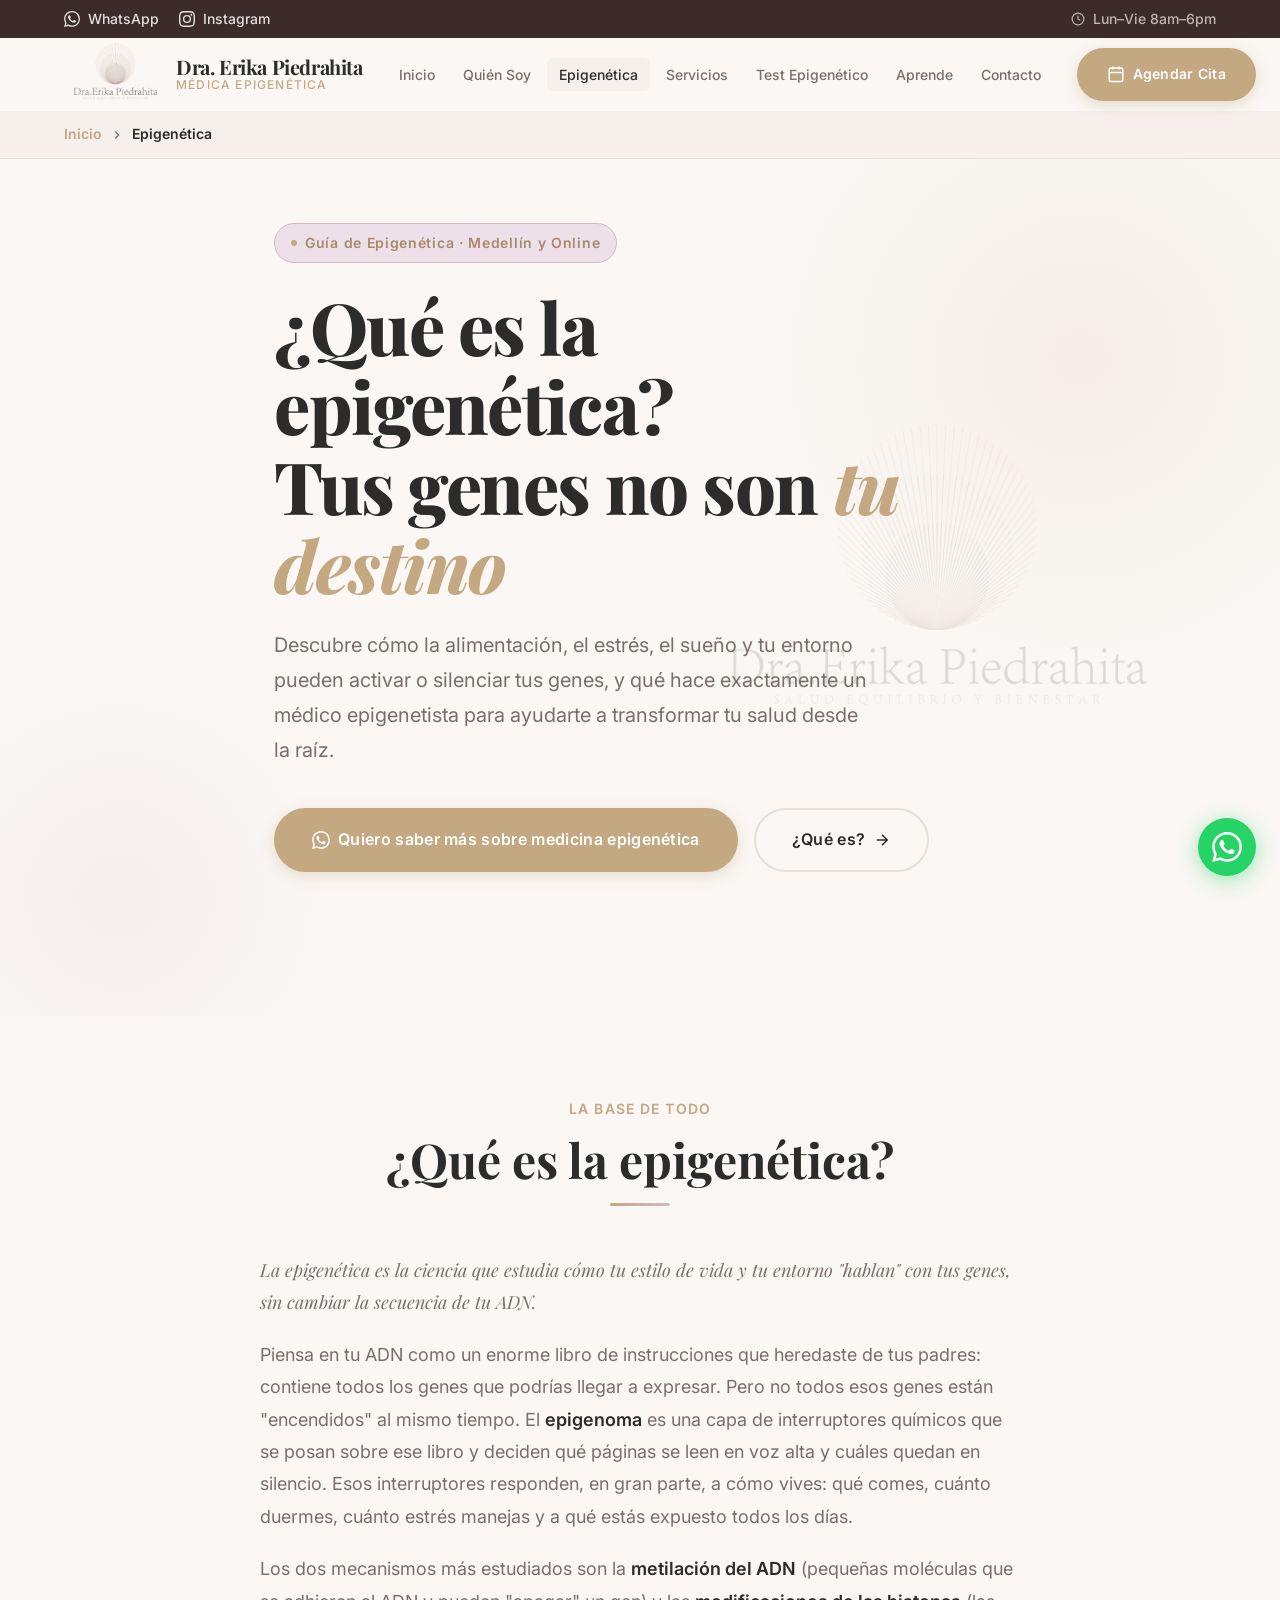
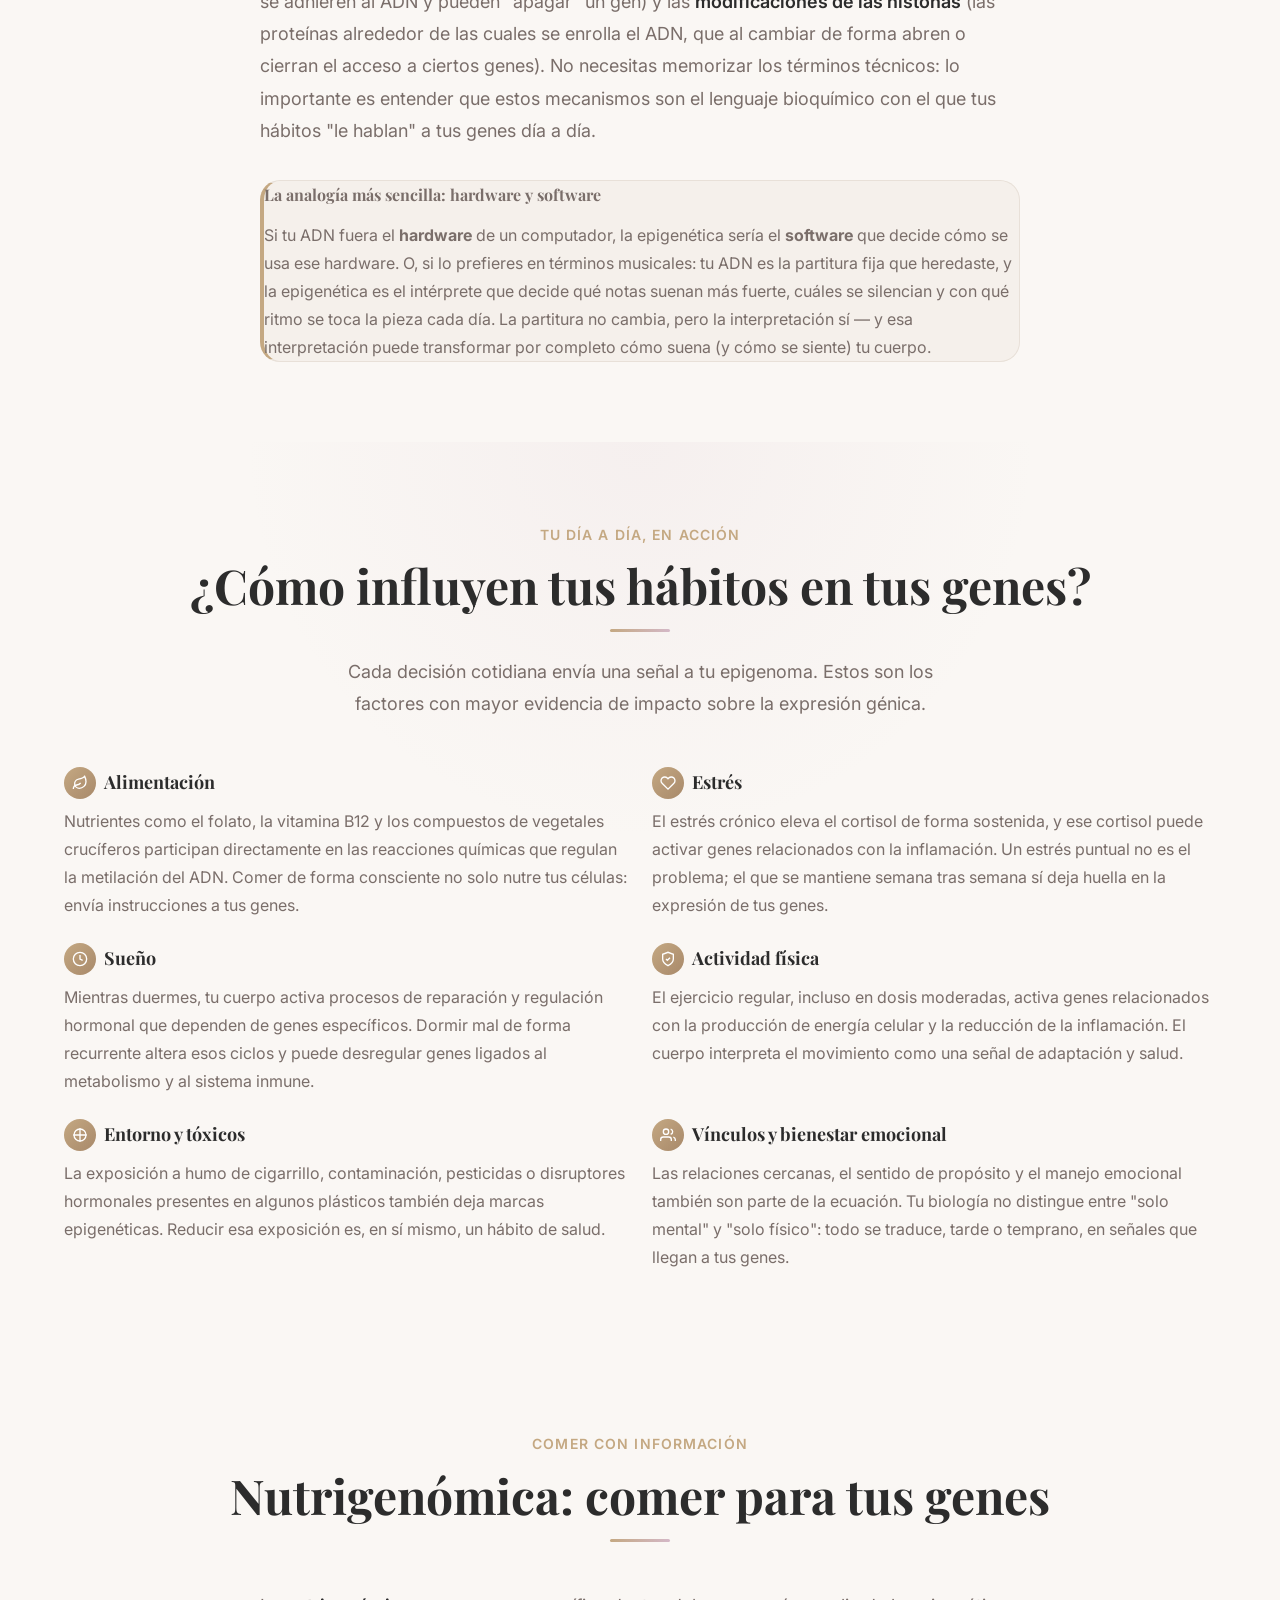
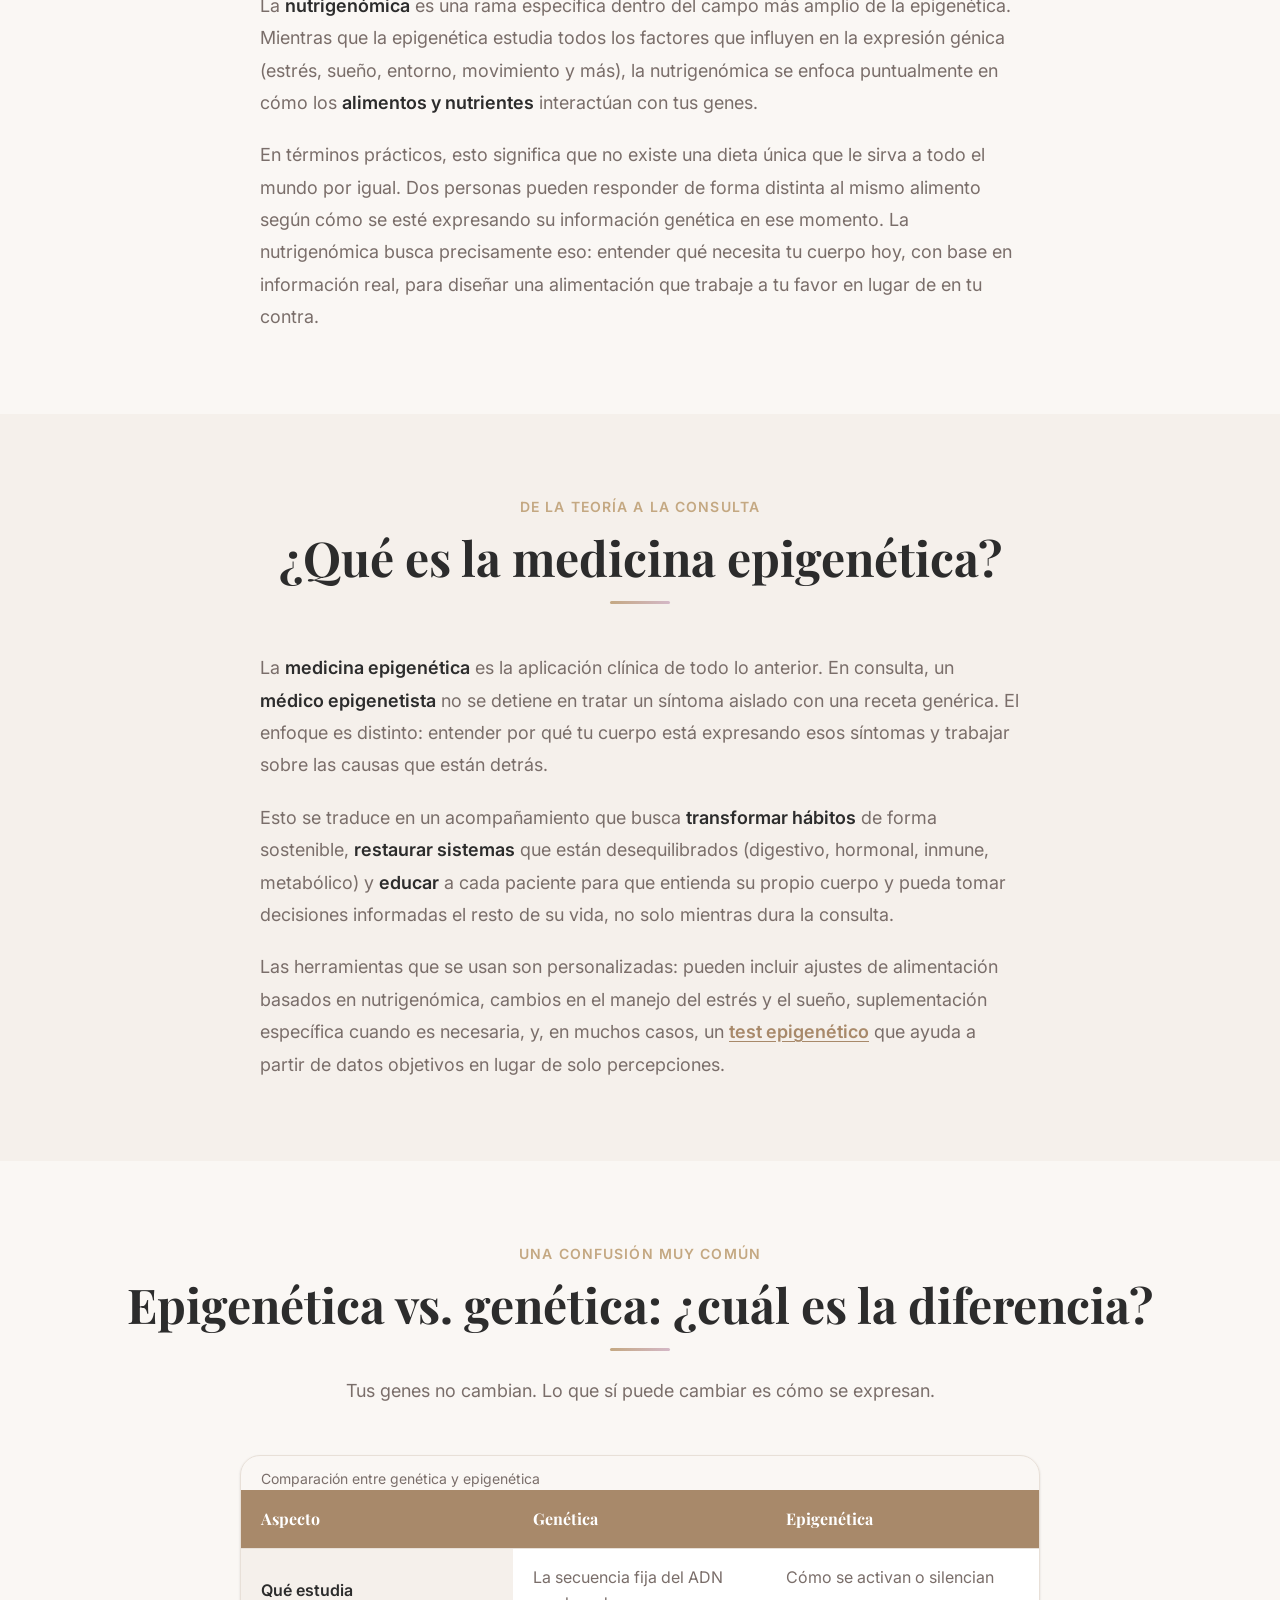
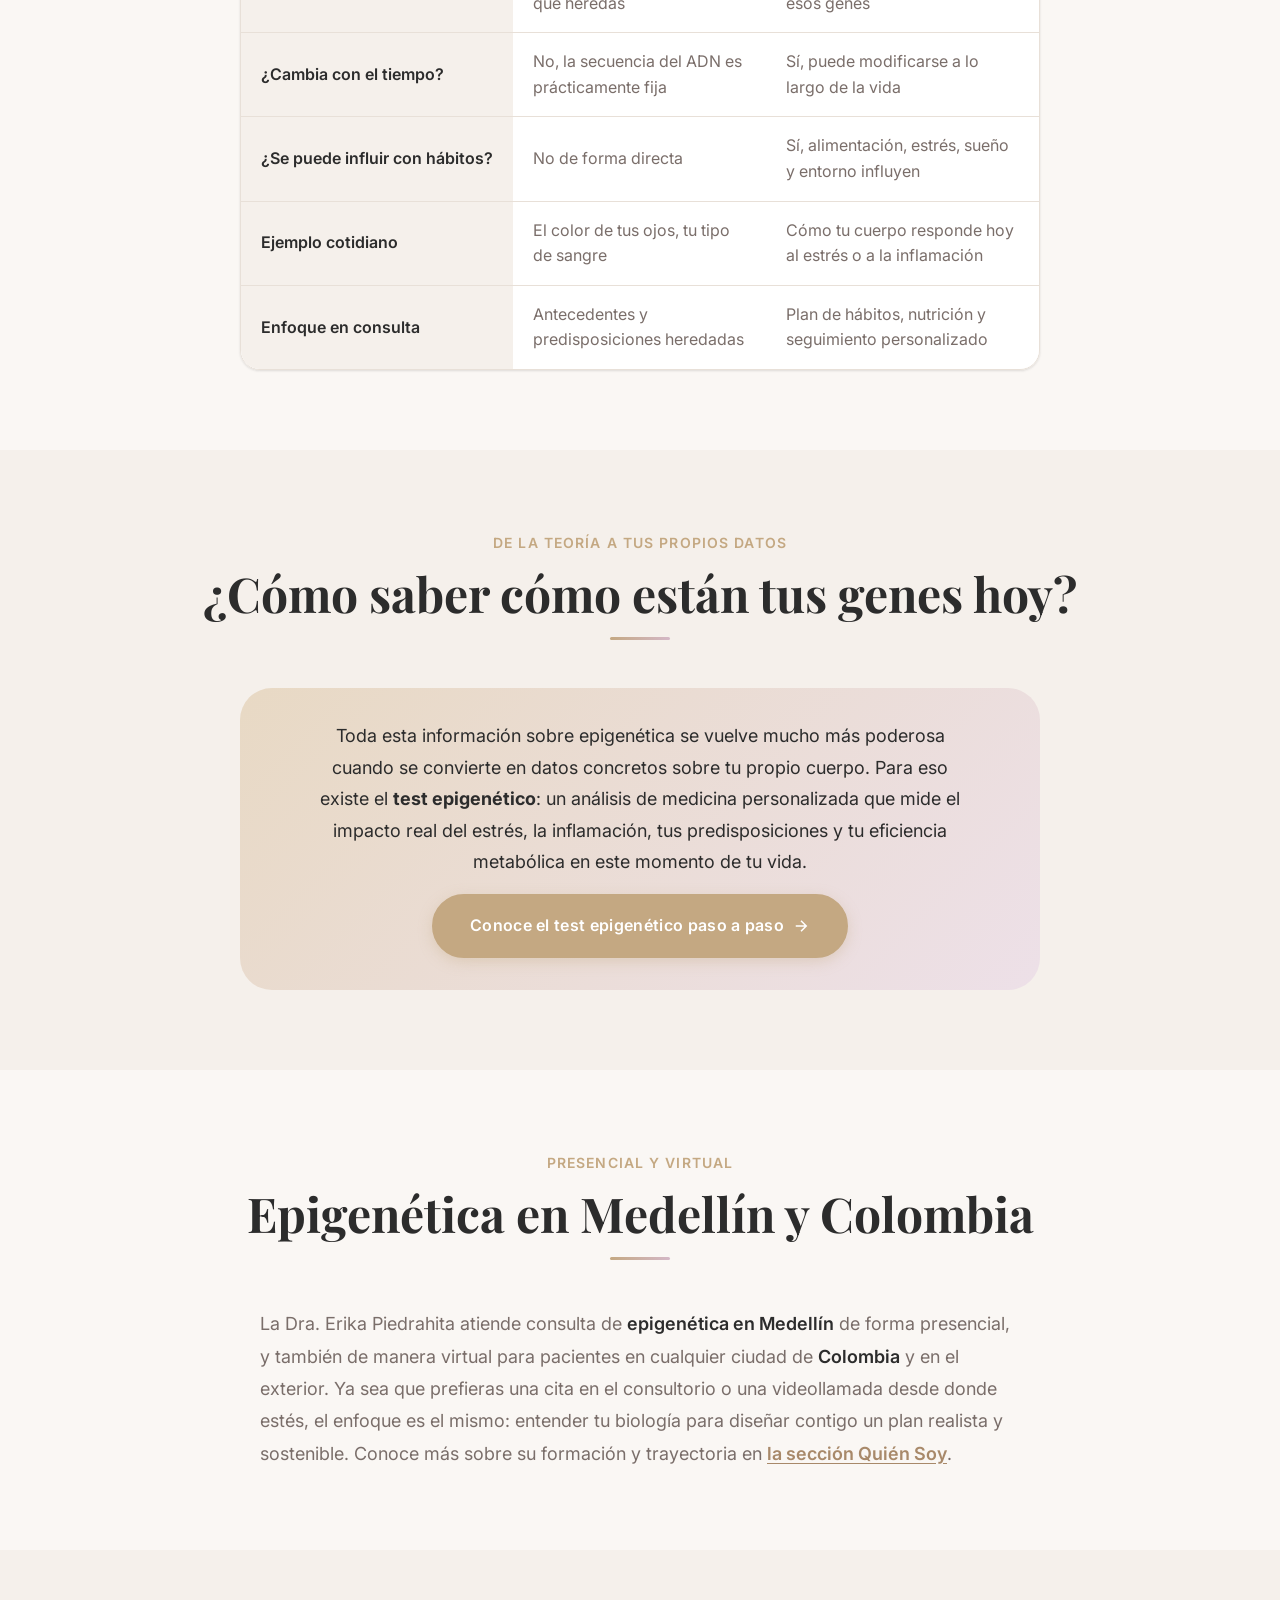
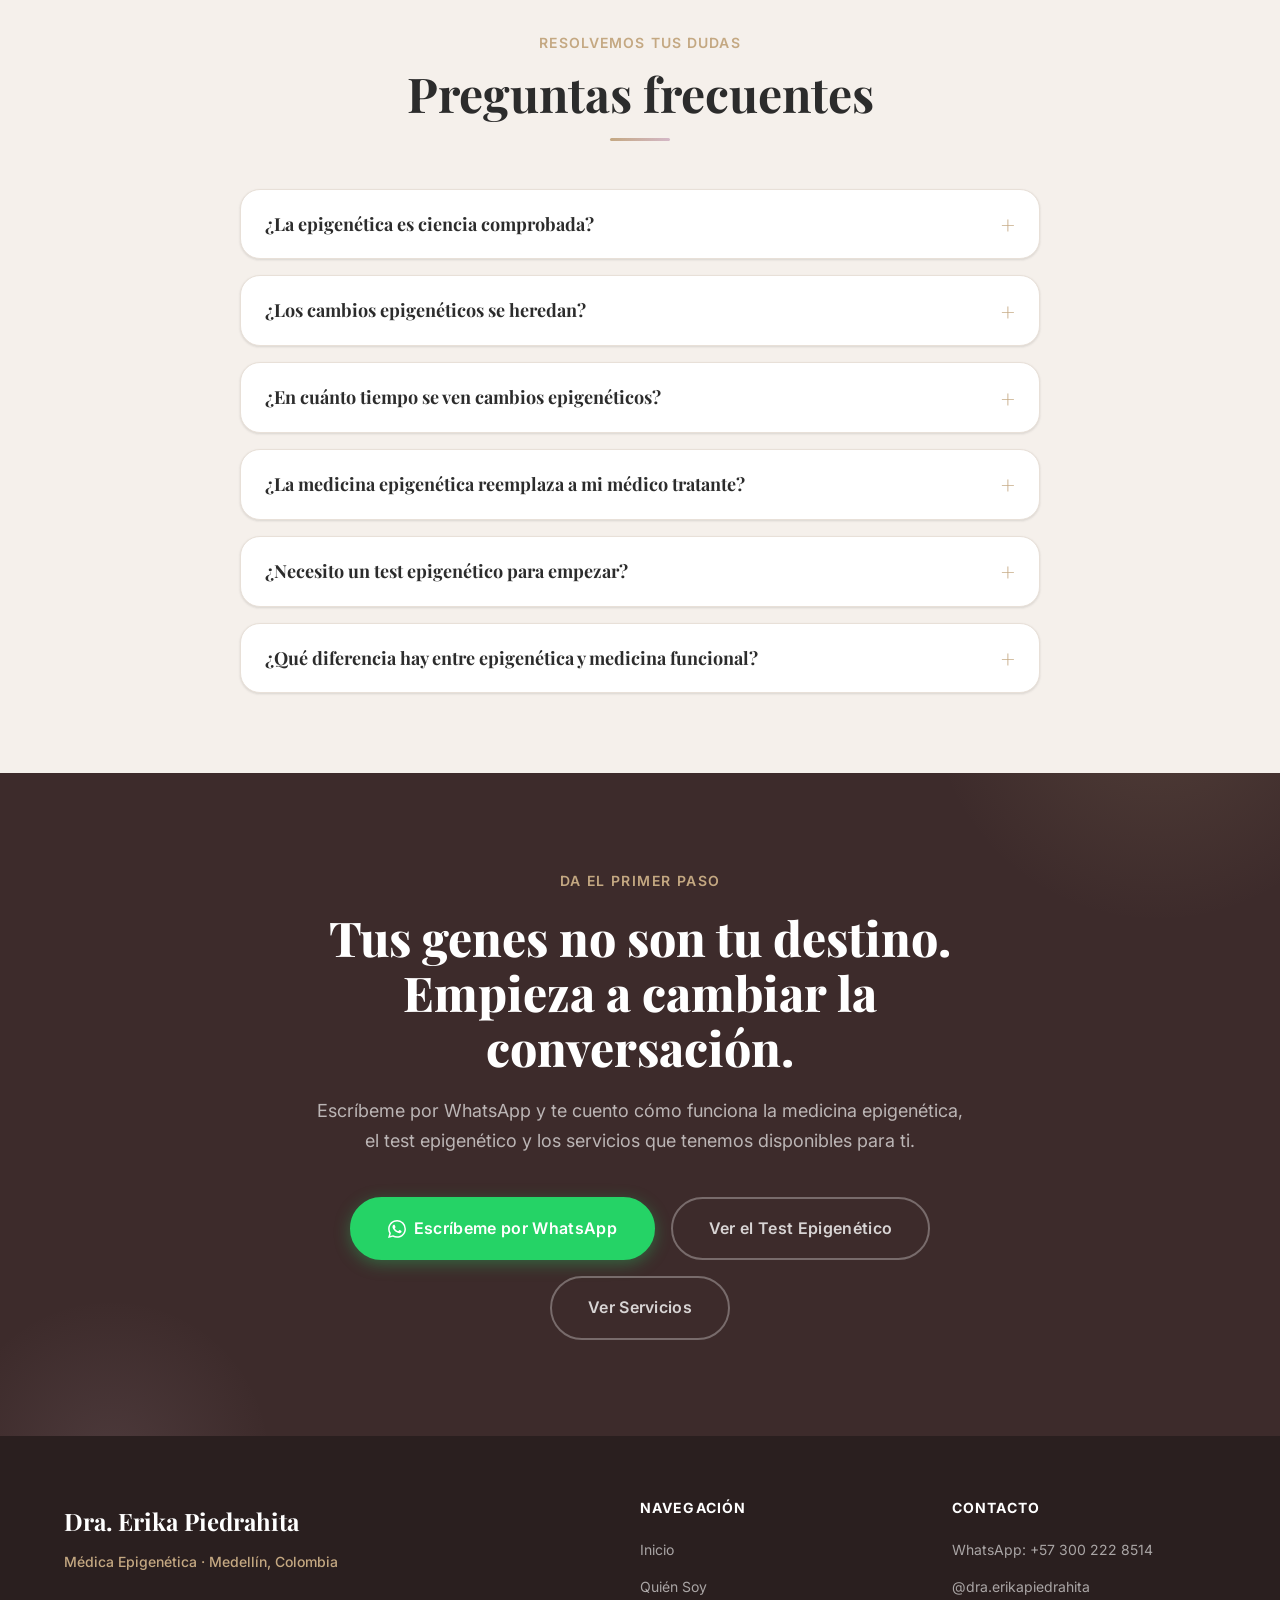
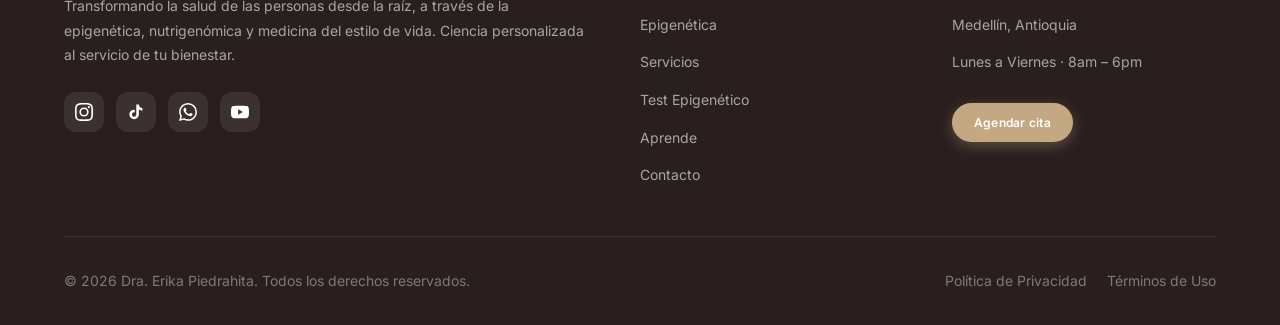
==== epigenetica/index.html @ fdcace0f "feat(seo): landings de test epigenetico y epigenetica Nuevas paginas por intencion de busqueda, enla" ====
<!DOCTYPE html>
<html lang="es" class="no-js">
<head>
  <!-- =====================================================
       META & SEO
       ===================================================== -->
  <meta charset="UTF-8" />
  <meta name="viewport" content="width=device-width, initial-scale=1.0" />
  <meta http-equiv="X-UA-Compatible" content="IE=edge" />

  <title>¿Qué es la Epigenética? Guía Completa — Dra. Erika Piedrahita</title>
  <meta name="description" content="Epigenética: qué es, cómo tus hábitos activan o silencian tus genes y qué hace un médico epigenetista. Consulta en Medellín o virtual en Colombia." />
  <meta name="keywords" content="epigenética, qué es la epigenética, medicina epigenética, médico epigenetista, epigenética Medellín, epigenética Colombia, nutrigenómica, cómo influyen los hábitos en los genes, Erika Piedrahita" />
  <meta name="author" content="Dra. Erika Piedrahita" />
  <meta name="robots" content="index, follow" />
  <link rel="canonical" href="https://www.draerikapiedrahita.com/epigenetica/" />

  <!-- Open Graph / Facebook -->
  <meta property="og:type"        content="article" />
  <meta property="og:url"         content="https://www.draerikapiedrahita.com/epigenetica/" />
  <meta property="og:title"       content="¿Qué es la Epigenética? Guía Completa — Dra. Erika Piedrahita" />
  <meta property="og:description" content="Descubre qué es la epigenética, cómo tus hábitos hablan con tus genes y qué hace un médico epigenetista. Consulta en Medellín o virtual en toda Colombia." />
  <meta property="og:image"       content="https://www.draerikapiedrahita.com/assets/img/og-image.png" />
  <meta property="og:locale"      content="es_CO" />
  <meta property="og:site_name"   content="Dra. Erika Piedrahita" />

  <!-- Twitter Card -->
  <meta name="twitter:card"        content="summary" />
  <meta name="twitter:url"         content="https://www.draerikapiedrahita.com/epigenetica/" />
  <meta name="twitter:title"       content="¿Qué es la Epigenética? — Dra. Erika Piedrahita" />
  <meta name="twitter:description" content="Tus genes no son tu destino. Guía completa sobre epigenética, nutrigenómica y medicina epigenética con la Dra. Erika Piedrahita." />
  <meta name="twitter:image"       content="https://www.draerikapiedrahita.com/assets/img/og-image.png" />

  <!-- Favicon -->
  <link rel="icon" href="/favicon.ico" />
  <link rel="icon" type="image/png" sizes="32x32" href="/assets/icons/favicon-32x32.png" />
  <link rel="icon" type="image/png" sizes="16x16" href="/assets/icons/favicon-16x16.png" />
  <link rel="apple-touch-icon" sizes="180x180" href="/assets/icons/apple-touch-icon.png" />

  <!-- Google Fonts -->
  <link rel="preconnect" href="https://fonts.googleapis.com" />
  <link rel="preconnect" href="https://fonts.gstatic.com" crossorigin />
  <link href="https://fonts.googleapis.com/css2?family=Playfair+Display:ital,wght@0,400;0,500;0,600;0,700;0,800;1,400;1,500&family=Inter:wght@300;400;500;600;700&display=swap" rel="stylesheet" />

  <!-- CSS -->
  <link rel="stylesheet" href="/css/style.css" />
  <link rel="stylesheet" href="/css/layout.css" />
  <link rel="stylesheet" href="/css/components.css" />

  <!-- Page-specific styles (small additions on top of the shared design system) -->
  <style>
    /* Los CTA de esta página tienen textos largos: en pantallas
       angostas deben poder partirse en varias líneas. */
    @media (max-width: 700px) {
      .btn {
        white-space: normal;
        text-align: center;
        max-width: 100%;
      }
    }

    /* Compact hero for this landing page */
    .hero.page-hero {
      min-height: auto;
      padding-block: var(--space-16) var(--space-20);
    }
    @media (max-width: 600px) {
      .hero.page-hero { padding-block: var(--space-10) var(--space-12); }
    }

    /* Breadcrumb */
    .breadcrumb-bar {
      background-color: var(--color-surface);
      border-bottom: 1px solid var(--color-border);
    }
    .breadcrumb-nav {
      display: flex;
      align-items: center;
      flex-wrap: wrap;
      gap: var(--space-2);
      padding-block: var(--space-3);
      font-size: var(--text-sm);
      color: var(--color-text-muted);
    }
    .breadcrumb-nav a { color: var(--color-primary); font-weight: 600; }
    .breadcrumb-nav a:hover { color: var(--color-primary-dark); }
    .breadcrumb-nav span { color: var(--color-text); font-weight: 600; }

    /* Prose blocks */
    .prose {
      max-width: 760px;
      margin-inline: auto;
      display: flex;
      flex-direction: column;
      gap: var(--space-5);
    }
    .prose p {
      font-size: var(--text-lg);
      line-height: 1.8;
      color: var(--color-text-muted);
    }
    .prose p strong { color: var(--color-text); font-weight: 600; }
    .prose a { color: var(--color-primary-dark); font-weight: 600; text-decoration: underline; text-underline-offset: 3px; }
    .prose a:hover { color: var(--color-primary); }

    .prose__lead {
      font-family: var(--font-heading);
      font-style: italic;
      font-size: var(--text-xl);
      color: var(--color-text);
      line-height: 1.6;
    }

    /* Analogy callout box */
    .analogy-box {
      max-width: 760px;
      margin-inline: auto;
      background-color: var(--color-surface);
      border: 1px solid var(--color-border);
      border-left: 4px solid var(--color-primary);
      border-radius: var(--radius-lg);
      padding: var(--space-6) var(--space-7);
      display: flex;
      flex-direction: column;
      gap: var(--space-3);
    }
    .analogy-box__title {
      font-family: var(--font-heading);
      font-weight: 700;
      font-size: var(--text-lg);
      color: var(--color-text);
    }
    .analogy-box p {
      font-size: var(--text-base);
      color: var(--color-text-muted);
      line-height: 1.75;
      margin: 0;
    }

    /* Habit sub-sections grid */
    .habits-grid {
      display: grid;
      grid-template-columns: repeat(2, 1fr);
      gap: var(--space-6);
    }
    @media (max-width: 700px) {
      .habits-grid { grid-template-columns: 1fr; max-width: 500px; margin-inline: auto; }
    }
    .habit-card h3 {
      font-family: var(--font-heading);
      font-weight: 700;
      font-size: var(--text-lg);
      color: var(--color-text);
      margin-bottom: var(--space-2);
      display: flex;
      align-items: center;
      gap: var(--space-2);
    }
    .habit-card h3 .habit-card__icon {
      width: 32px;
      height: 32px;
      flex-shrink: 0;
      border-radius: var(--radius-full);
      background: linear-gradient(135deg, var(--color-primary), var(--color-primary-dark));
      color: var(--color-white);
      display: flex;
      align-items: center;
      justify-content: center;
    }
    .habit-card h3 .habit-card__icon svg { width: 16px; height: 16px; }
    .habit-card p {
      font-size: var(--text-base);
      color: var(--color-text-muted);
      line-height: 1.75;
      margin: 0;
    }

    /* Comparison table */
    .compare-table-wrap {
      max-width: 800px;
      margin-inline: auto;
      overflow-x: auto;
      border-radius: var(--radius-lg);
      border: 1px solid var(--color-border);
      box-shadow: var(--shadow-sm);
    }
    table.compare-table {
      width: 100%;
      border-collapse: collapse;
      background-color: var(--color-white);
      font-size: var(--text-base);
      min-width: 480px;
    }
    table.compare-table caption {
      text-align: left;
      font-size: var(--text-sm);
      color: var(--color-text-muted);
      padding: var(--space-3) var(--space-5) 0;
    }
    table.compare-table th,
    table.compare-table td {
      padding: var(--space-4) var(--space-5);
      text-align: left;
      border-bottom: 1px solid var(--color-border);
      line-height: 1.6;
    }
    table.compare-table thead th {
      font-family: var(--font-heading);
      font-weight: 700;
      color: var(--color-white);
      background-color: var(--color-primary-dark);
    }
    table.compare-table tbody th {
      font-weight: 600;
      color: var(--color-text);
      background-color: var(--color-surface);
      white-space: nowrap;
    }
    table.compare-table td { color: var(--color-text-muted); }
    table.compare-table tbody tr:last-child th,
    table.compare-table tbody tr:last-child td { border-bottom: none; }

    /* En móvil la tabla no cabe en 3 columnas: se apila por filas,
       usando data-label para no perder el encabezado de cada celda. */
    @media (max-width: 720px) {
      .compare-table-wrap { overflow-x: visible; }
      table.compare-table { min-width: 0; }
      table.compare-table thead {
        position: absolute;
        width: 1px; height: 1px;
        overflow: hidden;
        clip: rect(0 0 0 0);
        white-space: nowrap;
      }
      table.compare-table tr { display: block; border-bottom: 1px solid var(--color-border); }
      table.compare-table tbody tr:last-child { border-bottom: none; }
      table.compare-table tbody th {
        display: block;
        white-space: normal;
        font-family: var(--font-heading);
        font-size: var(--text-lg);
        border-bottom: none;
      }
      table.compare-table td {
        display: block;
        border-bottom: none;
        padding-block: var(--space-2);
      }
      table.compare-table td::before {
        content: attr(data-label);
        display: block;
        font-size: var(--text-xs);
        font-weight: 700;
        letter-spacing: 0.08em;
        text-transform: uppercase;
        color: var(--color-primary-dark);
        margin-bottom: 0.25rem;
      }
      table.compare-table tbody tr td:last-child { padding-bottom: var(--space-5); }
    }

    /* Bridge to test epigenético */
    .bridge-box {
      max-width: 800px;
      margin-inline: auto;
      background: linear-gradient(135deg, var(--color-primary-light), var(--color-accent-light));
      border-radius: var(--radius-xl);
      padding: var(--space-8);
      text-align: center;
      display: flex;
      flex-direction: column;
      align-items: center;
      gap: var(--space-4);
    }
    .bridge-box p {
      font-size: var(--text-lg);
      color: var(--color-text);
      line-height: 1.75;
      max-width: 640px;
    }

    /* FAQ */
    .faq-list {
      display: flex;
      flex-direction: column;
      gap: var(--space-4);
      max-width: 800px;
      margin-inline: auto;
    }
    .faq-item {
      background-color: var(--color-white);
      border: 1px solid var(--color-border);
      border-radius: var(--radius-lg);
      padding: var(--space-5) var(--space-6);
      box-shadow: var(--shadow-sm);
    }
    .faq-item summary {
      cursor: pointer;
      font-family: var(--font-heading);
      font-weight: 700;
      font-size: var(--text-lg);
      color: var(--color-text);
      list-style: none;
      display: flex;
      align-items: center;
      justify-content: space-between;
      gap: var(--space-4);
    }
    .faq-item summary::-webkit-details-marker { display: none; }
    .faq-item summary::after {
      content: '+';
      font-size: 1.5rem;
      line-height: 1;
      color: var(--color-primary);
      flex-shrink: 0;
      transition: transform var(--transition-fast);
    }
    .faq-item[open] summary::after { transform: rotate(45deg); }
    .faq-item p {
      margin-top: var(--space-3);
      color: var(--color-text-muted);
      font-size: var(--text-base);
      line-height: 1.75;
    }

    .final-cta-links {
      display: flex;
      gap: 1rem;
      justify-content: center;
      flex-wrap: wrap;
    }
  </style>

  <!-- Structured Data — Epigenética -->
  <script type="application/ld+json">
  [
    {
      "@context": "https://schema.org",
      "@type": "MedicalWebPage",
      "name": "¿Qué es la Epigenética? Guía Completa — Dra. Erika Piedrahita",
      "url": "https://www.draerikapiedrahita.com/epigenetica/",
      "description": "Guía completa sobre qué es la epigenética, cómo tus hábitos activan o silencian tus genes, qué es la nutrigenómica y qué hace un médico epigenetista.",
      "inLanguage": "es",
      "lastReviewed": "2026-08-18",
      "author": {
        "@type": "Physician",
        "name": "Dra. Erika Piedrahita",
        "url": "https://www.draerikapiedrahita.com",
        "telephone": "+573002228514",
        "image": "https://www.draerikapiedrahita.com/assets/img/og-image.png",
        "address": {
          "@type": "PostalAddress",
          "addressLocality": "Medellín",
          "addressRegion": "Antioquia",
          "addressCountry": "CO"
        },
        "sameAs": [
          "https://www.instagram.com/dra.erikapiedrahita/",
          "https://www.tiktok.com/@dra.erikapiedrahita"
        ],
        "medicalSpecialty": "Epigenética y Medicina Integrativa",
        "knowsAbout": ["epigenética", "nutrigenómica", "medicina del estilo de vida", "salud integrativa", "bienestar personalizado"],
        "hasCredential": {
          "@type": "EducationalOccupationalCredential",
          "credentialCategory": "Certificación",
          "name": "Lifestyle Medicine",
          "recognizedBy": {
            "@type": "Organization",
            "name": "Harvard T.H. Chan School of Public Health"
          }
        }
      },
      "publisher": {
        "@type": "Physician",
        "name": "Dra. Erika Piedrahita",
        "url": "https://www.draerikapiedrahita.com",
        "telephone": "+573002228514",
        "image": "https://www.draerikapiedrahita.com/assets/img/og-image.png",
        "address": {
          "@type": "PostalAddress",
          "addressLocality": "Medellín",
          "addressRegion": "Antioquia",
          "addressCountry": "CO"
        },
        "medicalSpecialty": "Epigenética y Medicina Integrativa"
      }
    },
    {
      "@context": "https://schema.org",
      "@type": "FAQPage",
      "mainEntity": [
        {
          "@type": "Question",
          "name": "¿La epigenética es ciencia comprobada?",
          "acceptedAnswer": {
            "@type": "Answer",
            "text": "Sí. La epigenética es un campo de la biología molecular con décadas de investigación científica revisada por pares. Estudia mecanismos bien documentados, como la metilación del ADN y la modificación de histonas, que regulan la expresión de los genes sin alterar la secuencia del ADN."
          }
        },
        {
          "@type": "Question",
          "name": "¿Los cambios epigenéticos se heredan?",
          "acceptedAnswer": {
            "@type": "Answer",
            "text": "Algunas marcas epigenéticas pueden transmitirse entre generaciones, aunque la mayoría se reprograman entre padres e hijos. Es un área activa de investigación. Lo que sí es claro es que las marcas epigenéticas propias no son permanentes: pueden modificarse a lo largo de la vida con cambios sostenidos de hábitos."
          }
        },
        {
          "@type": "Question",
          "name": "¿En cuánto tiempo se ven cambios epigenéticos?",
          "acceptedAnswer": {
            "@type": "Answer",
            "text": "Depende de cada persona, del hábito y de la constancia. Algunos marcadores relacionados con inflamación o estrés pueden mostrar cambios en semanas de sostener nuevos hábitos, mientras que otros procesos toman meses. Por eso el seguimiento y el acompañamiento profesional son clave."
          }
        },
        {
          "@type": "Question",
          "name": "¿La medicina epigenética reemplaza a mi médico tratante?",
          "acceptedAnswer": {
            "@type": "Answer",
            "text": "No. La medicina epigenética es complementaria a tu tratamiento médico habitual. No sustituye diagnósticos, medicamentos ni el seguimiento de tu médico tratante; trabaja de la mano con ellos para fortalecer tus hábitos y tu bienestar general."
          }
        },
        {
          "@type": "Question",
          "name": "¿Necesito un test epigenético para empezar?",
          "acceptedAnswer": {
            "@type": "Answer",
            "text": "No es obligatorio, pero es una excelente forma de partir de datos objetivos sobre tu estado actual. Puedes iniciar una consulta de epigenética sin test, y valorar más adelante si quieres complementarla con la medición."
          }
        },
        {
          "@type": "Question",
          "name": "¿Qué diferencia hay entre epigenética y medicina funcional?",
          "acceptedAnswer": {
            "@type": "Answer",
            "text": "Ambas buscan la raíz de los síntomas en lugar de solo tratarlos, pero la epigenética se enfoca específicamente en cómo tus hábitos y tu entorno modifican la expresión de tus genes, usando esa información como guía para personalizar el plan de nutrición, hábitos y suplementación."
          }
        }
      ]
    },
    {
      "@context": "https://schema.org",
      "@type": "BreadcrumbList",
      "itemListElement": [
        {
          "@type": "ListItem",
          "position": 1,
          "name": "Inicio",
          "item": "https://www.draerikapiedrahita.com/"
        },
        {
          "@type": "ListItem",
          "position": 2,
          "name": "Epigenética",
          "item": "https://www.draerikapiedrahita.com/epigenetica/"
        }
      ]
    }
  ]
  </script>
</head>

<body>

  <!-- Scroll progress bar -->
  <div class="scroll-progress" role="progressbar" aria-hidden="true"></div>

  <!-- =====================================================
       TOPBAR
       ===================================================== -->
  <div class="topbar" role="banner">
    <div class="container topbar__inner">
      <!-- Left: social links -->
      <div class="topbar__links">
        <a href="https://wa.me/573002228514" class="topbar__link" target="_blank" rel="noopener noreferrer" aria-label="Contáctanos por WhatsApp">
          <!-- WhatsApp icon -->
          <svg viewBox="0 0 24 24" fill="currentColor" aria-hidden="true">
            <path d="M17.472 14.382c-.297-.149-1.758-.867-2.03-.967-.273-.099-.471-.148-.67.15-.197.297-.767.966-.94 1.164-.173.199-.347.223-.644.075-.297-.15-1.255-.463-2.39-1.475-.883-.788-1.48-1.761-1.653-2.059-.173-.297-.018-.458.13-.606.134-.133.298-.347.446-.52.149-.174.198-.298.298-.497.099-.198.05-.371-.025-.52-.075-.149-.669-1.612-.916-2.207-.242-.579-.487-.5-.669-.51-.173-.008-.371-.01-.57-.01-.198 0-.52.074-.792.372-.272.297-1.04 1.016-1.04 2.479 0 1.462 1.065 2.875 1.213 3.074.149.198 2.096 3.2 5.077 4.487.709.306 1.262.489 1.694.625.712.227 1.36.195 1.871.118.571-.085 1.758-.719 2.006-1.413.248-.694.248-1.289.173-1.413-.074-.124-.272-.198-.57-.347m-5.421 7.403h-.004a9.87 9.87 0 01-5.031-1.378l-.361-.214-3.741.982.998-3.648-.235-.374a9.86 9.86 0 01-1.51-5.26c.001-5.45 4.436-9.884 9.888-9.884 2.64 0 5.122 1.03 6.988 2.898a9.825 9.825 0 012.893 6.994c-.003 5.45-4.437 9.884-9.885 9.884m8.413-18.297A11.815 11.815 0 0012.05 0C5.495 0 .16 5.335.157 11.892c0 2.096.547 4.142 1.588 5.945L.057 24l6.305-1.654a11.882 11.882 0 005.683 1.448h.005c6.554 0 11.89-5.335 11.893-11.893a11.821 11.821 0 00-3.48-8.413Z"/>
          </svg>
          WhatsApp
        </a>
        <a href="https://www.instagram.com/dra.erikapiedrahita/" class="topbar__link" target="_blank" rel="noopener noreferrer" aria-label="Visita nuestro Instagram">
          <!-- Instagram icon -->
          <svg viewBox="0 0 24 24" fill="currentColor" aria-hidden="true">
            <path d="M12 2.163c3.204 0 3.584.012 4.85.07 3.252.148 4.771 1.691 4.919 4.919.058 1.265.069 1.645.069 4.849 0 3.205-.012 3.584-.069 4.849-.149 3.225-1.664 4.771-4.919 4.919-1.266.058-1.644.07-4.85.07-3.204 0-3.584-.012-4.849-.07-3.26-.149-4.771-1.699-4.919-4.92-.058-1.265-.07-1.644-.07-4.849 0-3.204.013-3.583.07-4.849.149-3.227 1.664-4.771 4.919-4.919 1.266-.057 1.645-.069 4.849-.069zM12 0C8.741 0 8.333.014 7.053.072 2.695.272.273 2.69.073 7.052.014 8.333 0 8.741 0 12c0 3.259.014 3.668.072 4.948.2 4.358 2.618 6.78 6.98 6.98C8.333 23.986 8.741 24 12 24c3.259 0 3.668-.014 4.948-.072 4.354-.2 6.782-2.618 6.979-6.98.059-1.28.073-1.689.073-4.948 0-3.259-.014-3.667-.072-4.947-.196-4.354-2.617-6.78-6.979-6.98C15.668.014 15.259 0 12 0zm0 5.838a6.162 6.162 0 100 12.324 6.162 6.162 0 000-12.324zM12 16a4 4 0 110-8 4 4 0 010 8zm6.406-11.845a1.44 1.44 0 100 2.881 1.44 1.44 0 000-2.881z"/>
          </svg>
          Instagram
        </a>
      </div>
      <!-- Right: hours -->
      <div class="topbar__hours">
        <svg viewBox="0 0 24 24" fill="none" stroke="currentColor" stroke-width="2" aria-hidden="true">
          <circle cx="12" cy="12" r="10"/><polyline points="12 6 12 12 16 14"/>
        </svg>
        Lun–Vie 8am–6pm
      </div>
    </div>
  </div>

  <!-- =====================================================
       NAVBAR (Sticky)
       ===================================================== -->
  <header class="navbar" role="banner">
    <nav class="container navbar__inner" aria-label="Navegación principal">
      <!-- Logo -->
      <a href="/" class="navbar__logo" aria-label="Inicio — Dra. Erika Piedrahita">
        <img src="/assets/img/IMG_6680.PNG" alt="Logo Dra. Erika Piedrahita" class="navbar__logo-img" width="360" height="120" />
        <div class="navbar__logo-text">
          <span class="navbar__logo-name">Dra. Erika Piedrahita</span>
          <span class="navbar__logo-title">Médica Epigenética</span>
        </div>
      </a>

      <!-- Desktop nav links -->
      <ul class="navbar__nav" role="list">
        <li><a href="/"                    class="navbar__nav-link">Inicio</a></li>
        <li><a href="/#quien-soy"          class="navbar__nav-link">Quién Soy</a></li>
        <li><a href="/epigenetica/"        class="navbar__nav-link active" aria-current="page">Epigenética</a></li>
        <li><a href="/#servicios"          class="navbar__nav-link">Servicios</a></li>
        <li><a href="/test-epigenetico/"   class="navbar__nav-link">Test Epigenético</a></li>
        <li><a href="/#aprende"            class="navbar__nav-link">Aprende</a></li>
        <li><a href="/#contacto"           class="navbar__nav-link">Contacto</a></li>
      </ul>

      <!-- Desktop CTA -->
      <div class="navbar__actions">
        <a href="https://wa.me/573002228514?text=Hola%20Dra.%20Erika%2C%20me%20gustar%C3%ADa%20agendar%20una%20cita" class="btn btn--primary" target="_blank" rel="noopener noreferrer">
          <!-- Calendar icon -->
          <svg width="16" height="16" viewBox="0 0 24 24" fill="none" stroke="currentColor" stroke-width="2" aria-hidden="true">
            <rect x="3" y="4" width="18" height="18" rx="2" ry="2"/>
            <line x1="16" y1="2" x2="16" y2="6"/>
            <line x1="8"  y1="2" x2="8"  y2="6"/>
            <line x1="3"  y1="10" x2="21" y2="10"/>
          </svg>
          Agendar Cita
        </a>

        <!-- Hamburger -->
        <button class="navbar__hamburger" aria-label="Abrir menú de navegación" aria-expanded="false" aria-controls="mobile-menu">
          <span></span>
          <span></span>
          <span></span>
        </button>
      </div>
    </nav>

    <!-- Mobile menu -->
    <div class="navbar__mobile" id="mobile-menu" role="dialog" aria-label="Menú móvil">
      <ul class="navbar__mobile-links" role="list">
        <li><a href="/"                  class="navbar__mobile-link">Inicio</a></li>
        <li><a href="/#quien-soy"        class="navbar__mobile-link">Quién Soy</a></li>
        <li><a href="/epigenetica/"      class="navbar__mobile-link" aria-current="page">Epigenética</a></li>
        <li><a href="/#servicios"        class="navbar__mobile-link">Servicios</a></li>
        <li><a href="/test-epigenetico/" class="navbar__mobile-link">Test Epigenético</a></li>
        <li><a href="/#aprende"          class="navbar__mobile-link">Aprende</a></li>
        <li><a href="/#contacto"         class="navbar__mobile-link">Contacto</a></li>
      </ul>
      <a href="https://wa.me/573002228514?text=Hola%20Dra.%20Erika%2C%20me%20gustar%C3%ADa%20agendar%20una%20cita" class="btn btn--primary" style="width:100%; justify-content:center;" target="_blank" rel="noopener noreferrer">
        Agendar Cita
      </a>
    </div>
  </header>

  <!-- Breadcrumb -->
  <div class="breadcrumb-bar">
    <div class="container">
      <nav class="breadcrumb-nav" aria-label="Ruta de navegación">
        <a href="/">Inicio</a>
        <svg width="14" height="14" viewBox="0 0 24 24" fill="none" stroke="currentColor" stroke-width="2" aria-hidden="true"><path d="M9 18l6-6-6-6"/></svg>
        <span aria-current="page">Epigenética</span>
      </nav>
    </div>
  </div>

  <!-- =====================================================
       MAIN CONTENT
       ===================================================== -->
  <main id="main-content">

    <!-- =================================================
         HERO
         ================================================= -->
    <section class="hero page-hero" aria-label="Epigenética">
      <div class="container hero__inner">

        <!-- Badge -->
        <div class="hero__badge animate-fadeInUp">
          <span class="hero__badge-dot" aria-hidden="true"></span>
          Guía de Epigenética · Medellín y Online
        </div>

        <!-- Heading -->
        <h1 class="hero__title animate-fadeInUp delay-200">
          ¿Qué es la epigenética?<br />
          Tus genes no son <em>tu destino</em>
        </h1>

        <!-- Subtitle -->
        <p class="hero__subtitle animate-fadeInUp delay-300">
          Descubre cómo la alimentación, el estrés, el sueño y tu entorno pueden
          activar o silenciar tus genes, y qué hace exactamente un médico
          epigenetista para ayudarte a transformar tu salud desde la raíz.
        </p>

        <!-- CTAs -->
        <div class="hero__cta-group animate-fadeInUp delay-400">
          <a href="https://wa.me/573002228514?text=Hola%20Dra.%20Erika%2C%20quiero%20saber%20m%C3%A1s%20sobre%20medicina%20epigen%C3%A9tica" class="btn btn--primary btn--lg" target="_blank" rel="noopener noreferrer">
            <!-- WhatsApp icon -->
            <svg viewBox="0 0 24 24" fill="currentColor" aria-hidden="true">
              <path d="M17.472 14.382c-.297-.149-1.758-.867-2.03-.967-.273-.099-.471-.148-.67.15-.197.297-.767.966-.94 1.164-.173.199-.347.223-.644.075-.297-.15-1.255-.463-2.39-1.475-.883-.788-1.48-1.761-1.653-2.059-.173-.297-.018-.458.13-.606.134-.133.298-.347.446-.52.149-.174.198-.298.298-.497.099-.198.05-.371-.025-.52-.075-.149-.669-1.612-.916-2.207-.242-.579-.487-.5-.669-.51-.173-.008-.371-.01-.57-.01-.198 0-.52.074-.792.372-.272.297-1.04 1.016-1.04 2.479 0 1.462 1.065 2.875 1.213 3.074.149.198 2.096 3.2 5.077 4.487.709.306 1.262.489 1.694.625.712.227 1.36.195 1.871.118.571-.085 1.758-.719 2.006-1.413.248-.694.248-1.289.173-1.413-.074-.124-.272-.198-.57-.347m-5.421 7.403h-.004a9.87 9.87 0 01-5.031-1.378l-.361-.214-3.741.982.998-3.648-.235-.374a9.86 9.86 0 01-1.51-5.26c.001-5.45 4.436-9.884 9.888-9.884 2.64 0 5.122 1.03 6.988 2.898a9.825 9.825 0 012.893 6.994c-.003 5.45-4.437 9.884-9.885 9.884m8.413-18.297A11.815 11.815 0 0012.05 0C5.495 0 .16 5.335.157 11.892c0 2.096.547 4.142 1.588 5.945L.057 24l6.305-1.654a11.882 11.882 0 005.683 1.448h.005c6.554 0 11.89-5.335 11.893-11.893a11.821 11.821 0 00-3.48-8.413Z"/>
            </svg>
            Quiero saber más sobre medicina epigenética
          </a>
          <a href="#que-es-la-epigenetica" class="btn btn--secondary btn--lg">
            ¿Qué es?
            <svg viewBox="0 0 24 24" fill="none" stroke="currentColor" stroke-width="2" aria-hidden="true">
              <path d="M5 12h14M12 5l7 7-7 7"/>
            </svg>
          </a>
        </div>

      </div>
    </section>

    <!-- =================================================
         QUÉ ES LA EPIGENÉTICA
         ================================================= -->
    <section class="section" id="que-es-la-epigenetica" aria-labelledby="que-es-title">
      <div class="container">
        <div class="section-header centered reveal">
          <span class="section-eyebrow">La base de todo</span>
          <h2 class="section-title" id="que-es-title">¿Qué es la epigenética?</h2>
          <div class="divider centered" aria-hidden="true"></div>
        </div>

        <div class="prose reveal">
          <p class="prose__lead">
            La epigenética es la ciencia que estudia cómo tu estilo de vida y tu entorno
            "hablan" con tus genes, sin cambiar la secuencia de tu ADN.
          </p>
          <p>
            Piensa en tu ADN como un enorme libro de instrucciones que heredaste de tus
            padres: contiene todos los genes que podrías llegar a expresar. Pero no todos
            esos genes están "encendidos" al mismo tiempo. El <strong>epigenoma</strong> es
            una capa de interruptores químicos que se posan sobre ese libro y deciden qué
            páginas se leen en voz alta y cuáles quedan en silencio. Esos interruptores
            responden, en gran parte, a cómo vives: qué comes, cuánto duermes, cuánto estrés
            manejas y a qué estás expuesto todos los días.
          </p>
          <p>
            Los dos mecanismos más estudiados son la <strong>metilación del ADN</strong>
            (pequeñas moléculas que se adhieren al ADN y pueden "apagar" un gen) y las
            <strong> modificaciones de las histonas</strong> (las proteínas alrededor de las
            cuales se enrolla el ADN, que al cambiar de forma abren o cierran el acceso a
            ciertos genes). No necesitas memorizar los términos técnicos: lo importante es
            entender que estos mecanismos son el lenguaje bioquímico con el que tus hábitos
            "le hablan" a tus genes día a día.
          </p>
        </div>

        <div class="analogy-box reveal" style="margin-top: var(--space-8);">
          <p class="analogy-box__title">La analogía más sencilla: hardware y software</p>
          <p>
            Si tu ADN fuera el <strong>hardware</strong> de un computador, la epigenética
            sería el <strong>software</strong> que decide cómo se usa ese hardware. O, si lo
            prefieres en términos musicales: tu ADN es la partitura fija que heredaste, y la
            epigenética es el intérprete que decide qué notas suenan más fuerte, cuáles se
            silencian y con qué ritmo se toca la pieza cada día. La partitura no cambia, pero
            la interpretación sí — y esa interpretación puede transformar por completo cómo
            suena (y cómo se siente) tu cuerpo.
          </p>
        </div>
      </div>
    </section>

    <!-- =================================================
         CÓMO INFLUYEN TUS HÁBITOS
         ================================================= -->
    <section class="section epigenetics bg-surface" id="habitos-y-genes" aria-labelledby="habitos-title">
      <div class="container">
        <div class="section-header centered reveal">
          <span class="section-eyebrow">Tu día a día, en acción</span>
          <h2 class="section-title" id="habitos-title">¿Cómo influyen tus hábitos en tus genes?</h2>
          <div class="divider centered" aria-hidden="true"></div>
          <p class="section-subtitle">
            Cada decisión cotidiana envía una señal a tu epigenoma. Estos son los
            factores con mayor evidencia de impacto sobre la expresión génica.
          </p>
        </div>

        <div class="habits-grid reveal">
          <div class="habit-card">
            <h3>
              <span class="habit-card__icon" aria-hidden="true">
                <svg viewBox="0 0 24 24" fill="none" stroke="currentColor" stroke-width="2"><path d="M11 20A7 7 0 019.8 6.1C15.5 5 17 4.48 19 2c1 2 2 4.18 2 8 0 5.5-4.78 10-10 10z"/><path d="M2 21c0-3 1.85-5.36 5.08-6C9.5 14.52 12 13 13 12"/></svg>
              </span>
              Alimentación
            </h3>
            <p>
              Nutrientes como el folato, la vitamina B12 y los compuestos de vegetales
              crucíferos participan directamente en las reacciones químicas que
              regulan la metilación del ADN. Comer de forma consciente no solo nutre
              tus células: envía instrucciones a tus genes.
            </p>
          </div>
          <div class="habit-card">
            <h3>
              <span class="habit-card__icon" aria-hidden="true">
                <svg viewBox="0 0 24 24" fill="none" stroke="currentColor" stroke-width="2"><path d="M20.84 4.61a5.5 5.5 0 00-7.78 0L12 5.67l-1.06-1.06a5.5 5.5 0 00-7.78 7.78l1.06 1.06L12 21.23l7.78-7.78 1.06-1.06a5.5 5.5 0 000-7.78z"/></svg>
              </span>
              Estrés
            </h3>
            <p>
              El estrés crónico eleva el cortisol de forma sostenida, y ese cortisol
              puede activar genes relacionados con la inflamación. Un estrés puntual
              no es el problema; el que se mantiene semana tras semana sí deja huella
              en la expresión de tus genes.
            </p>
          </div>
          <div class="habit-card">
            <h3>
              <span class="habit-card__icon" aria-hidden="true">
                <svg viewBox="0 0 24 24" fill="none" stroke="currentColor" stroke-width="2"><circle cx="12" cy="12" r="10"/><polyline points="12 6 12 12 16 14"/></svg>
              </span>
              Sueño
            </h3>
            <p>
              Mientras duermes, tu cuerpo activa procesos de reparación y regulación
              hormonal que dependen de genes específicos. Dormir mal de forma
              recurrente altera esos ciclos y puede desregular genes ligados al
              metabolismo y al sistema inmune.
            </p>
          </div>
          <div class="habit-card">
            <h3>
              <span class="habit-card__icon" aria-hidden="true">
                <svg viewBox="0 0 24 24" fill="none" stroke="currentColor" stroke-width="2"><path d="M12 22s8-4 8-10V5l-8-3-8 3v7c0 6 8 10 8 10z"/><path d="M9 12l2 2 4-4"/></svg>
              </span>
              Actividad física
            </h3>
            <p>
              El ejercicio regular, incluso en dosis moderadas, activa genes
              relacionados con la producción de energía celular y la reducción de la
              inflamación. El cuerpo interpreta el movimiento como una señal de
              adaptación y salud.
            </p>
          </div>
          <div class="habit-card">
            <h3>
              <span class="habit-card__icon" aria-hidden="true">
                <svg viewBox="0 0 24 24" fill="none" stroke="currentColor" stroke-width="2"><path d="M12 2v20M2 12h20"/><circle cx="12" cy="12" r="9"/></svg>
              </span>
              Entorno y tóxicos
            </h3>
            <p>
              La exposición a humo de cigarrillo, contaminación, pesticidas o
              disruptores hormonales presentes en algunos plásticos también deja
              marcas epigenéticas. Reducir esa exposición es, en sí mismo, un hábito
              de salud.
            </p>
          </div>
          <div class="habit-card">
            <h3>
              <span class="habit-card__icon" aria-hidden="true">
                <svg viewBox="0 0 24 24" fill="none" stroke="currentColor" stroke-width="2"><path d="M17 21v-2a4 4 0 00-4-4H5a4 4 0 00-4 4v2"/><circle cx="9" cy="7" r="4"/><path d="M23 21v-2a4 4 0 00-3-3.87"/><path d="M16 3.13a4 4 0 010 7.75"/></svg>
              </span>
              Vínculos y bienestar emocional
            </h3>
            <p>
              Las relaciones cercanas, el sentido de propósito y el manejo emocional
              también son parte de la ecuación. Tu biología no distingue entre "solo
              mental" y "solo físico": todo se traduce, tarde o temprano, en señales
              que llegan a tus genes.
            </p>
          </div>
        </div>
      </div>
    </section>

    <!-- =================================================
         NUTRIGENÓMICA
         ================================================= -->
    <section class="section" id="nutrigenomica" aria-labelledby="nutrigenomica-title">
      <div class="container">
        <div class="section-header centered reveal">
          <span class="section-eyebrow">Comer con información</span>
          <h2 class="section-title" id="nutrigenomica-title">Nutrigenómica: comer para tus genes</h2>
          <div class="divider centered" aria-hidden="true"></div>
        </div>

        <div class="prose reveal">
          <p>
            La <strong>nutrigenómica</strong> es una rama específica dentro del campo más
            amplio de la epigenética. Mientras que la epigenética estudia todos los factores
            que influyen en la expresión génica (estrés, sueño, entorno, movimiento y más),
            la nutrigenómica se enfoca puntualmente en cómo los <strong>alimentos y
            nutrientes</strong> interactúan con tus genes.
          </p>
          <p>
            En términos prácticos, esto significa que no existe una dieta única que le
            sirva a todo el mundo por igual. Dos personas pueden responder de forma distinta
            al mismo alimento según cómo se esté expresando su información genética en ese
            momento. La nutrigenómica busca precisamente eso: entender qué necesita tu
            cuerpo hoy, con base en información real, para diseñar una alimentación que
            trabaje a tu favor en lugar de en tu contra.
          </p>
        </div>
      </div>
    </section>

    <!-- =================================================
         QUÉ ES LA MEDICINA EPIGENÉTICA
         ================================================= -->
    <section class="section bg-surface" id="medicina-epigenetica" aria-labelledby="medicina-epigenetica-title">
      <div class="container">
        <div class="section-header centered reveal">
          <span class="section-eyebrow">De la teoría a la consulta</span>
          <h2 class="section-title" id="medicina-epigenetica-title">¿Qué es la medicina epigenética?</h2>
          <div class="divider centered" aria-hidden="true"></div>
        </div>

        <div class="prose reveal">
          <p>
            La <strong>medicina epigenética</strong> es la aplicación clínica de todo lo
            anterior. En consulta, un <strong>médico epigenetista</strong> no se detiene en
            tratar un síntoma aislado con una receta genérica. El enfoque es distinto:
            entender por qué tu cuerpo está expresando esos síntomas y trabajar sobre las
            causas que están detrás.
          </p>
          <p>
            Esto se traduce en un acompañamiento que busca <strong>transformar hábitos</strong>
            de forma sostenible, <strong>restaurar sistemas</strong> que están desequilibrados
            (digestivo, hormonal, inmune, metabólico) y <strong>educar</strong> a cada paciente
            para que entienda su propio cuerpo y pueda tomar decisiones informadas el resto de
            su vida, no solo mientras dura la consulta.
          </p>
          <p>
            Las herramientas que se usan son personalizadas: pueden incluir ajustes de
            alimentación basados en nutrigenómica, cambios en el manejo del estrés y el sueño,
            suplementación específica cuando es necesaria, y, en muchos casos, un
            <a href="/test-epigenetico/">test epigenético</a> que ayuda a partir de datos
            objetivos en lugar de solo percepciones.
          </p>
        </div>
      </div>
    </section>

    <!-- =================================================
         EPIGENÉTICA VS. GENÉTICA
         ================================================= -->
    <section class="section" id="epigenetica-vs-genetica" aria-labelledby="vs-title">
      <div class="container">
        <div class="section-header centered reveal">
          <span class="section-eyebrow">Una confusión muy común</span>
          <h2 class="section-title" id="vs-title">Epigenética vs. genética: ¿cuál es la diferencia?</h2>
          <div class="divider centered" aria-hidden="true"></div>
          <p class="section-subtitle">
            Tus genes no cambian. Lo que sí puede cambiar es cómo se expresan.
          </p>
        </div>

        <div class="compare-table-wrap reveal">
          <table class="compare-table">
            <caption>Comparación entre genética y epigenética</caption>
            <thead>
              <tr>
                <th scope="col">Aspecto</th>
                <th scope="col">Genética</th>
                <th scope="col">Epigenética</th>
              </tr>
            </thead>
            <tbody>
              <tr>
                <th scope="row">Qué estudia</th>
                <td data-label="Genética">La secuencia fija del ADN que heredas</td>
                <td data-label="Epigenética">Cómo se activan o silencian esos genes</td>
              </tr>
              <tr>
                <th scope="row">¿Cambia con el tiempo?</th>
                <td data-label="Genética">No, la secuencia del ADN es prácticamente fija</td>
                <td data-label="Epigenética">Sí, puede modificarse a lo largo de la vida</td>
              </tr>
              <tr>
                <th scope="row">¿Se puede influir con hábitos?</th>
                <td data-label="Genética">No de forma directa</td>
                <td data-label="Epigenética">Sí, alimentación, estrés, sueño y entorno influyen</td>
              </tr>
              <tr>
                <th scope="row">Ejemplo cotidiano</th>
                <td data-label="Genética">El color de tus ojos, tu tipo de sangre</td>
                <td data-label="Epigenética">Cómo tu cuerpo responde hoy al estrés o a la inflamación</td>
              </tr>
              <tr>
                <th scope="row">Enfoque en consulta</th>
                <td data-label="Genética">Antecedentes y predisposiciones heredadas</td>
                <td data-label="Epigenética">Plan de hábitos, nutrición y seguimiento personalizado</td>
              </tr>
            </tbody>
          </table>
        </div>
      </div>
    </section>

    <!-- =================================================
         PUENTE AL TEST EPIGENÉTICO
         ================================================= -->
    <section class="section bg-surface" id="conoce-tus-genes" aria-labelledby="conoce-tus-genes-title">
      <div class="container">
        <div class="section-header centered reveal">
          <span class="section-eyebrow">De la teoría a tus propios datos</span>
          <h2 class="section-title" id="conoce-tus-genes-title">¿Cómo saber cómo están tus genes hoy?</h2>
          <div class="divider centered" aria-hidden="true"></div>
        </div>

        <div class="bridge-box reveal">
          <p>
            Toda esta información sobre epigenética se vuelve mucho más poderosa cuando se
            convierte en datos concretos sobre tu propio cuerpo. Para eso existe el
            <strong>test epigenético</strong>: un análisis de medicina personalizada que mide
            el impacto real del estrés, la inflamación, tus predisposiciones y tu eficiencia
            metabólica en este momento de tu vida.
          </p>
          <a href="/test-epigenetico/" class="btn btn--primary btn--lg">
            Conoce el test epigenético paso a paso
            <svg viewBox="0 0 24 24" fill="none" stroke="currentColor" stroke-width="2" aria-hidden="true">
              <path d="M5 12h14M12 5l7 7-7 7"/>
            </svg>
          </a>
        </div>
      </div>
    </section>

    <!-- =================================================
         EPIGENÉTICA EN MEDELLÍN Y COLOMBIA
         ================================================= -->
    <section class="section" id="epigenetica-medellin-colombia" aria-labelledby="medellin-title">
      <div class="container">
        <div class="section-header centered reveal">
          <span class="section-eyebrow">Presencial y virtual</span>
          <h2 class="section-title" id="medellin-title">Epigenética en Medellín y Colombia</h2>
          <div class="divider centered" aria-hidden="true"></div>
        </div>

        <div class="prose reveal">
          <p>
            La Dra. Erika Piedrahita atiende consulta de <strong>epigenética en Medellín</strong>
            de forma presencial, y también de manera virtual para pacientes en cualquier
            ciudad de <strong>Colombia</strong> y en el exterior. Ya sea que prefieras una
            cita en el consultorio o una videollamada desde donde estés, el enfoque es el
            mismo: entender tu biología para diseñar contigo un plan realista y sostenible.
            Conoce más sobre su formación y trayectoria en
            <a href="/#quien-soy">la sección Quién Soy</a>.
          </p>
        </div>
      </div>
    </section>

    <!-- =================================================
         FAQ
         ================================================= -->
    <section class="section bg-surface" id="preguntas-frecuentes" aria-labelledby="faq-title">
      <div class="container">
        <div class="section-header centered reveal">
          <span class="section-eyebrow">Resolvemos tus dudas</span>
          <h2 class="section-title" id="faq-title">Preguntas frecuentes</h2>
          <div class="divider centered" aria-hidden="true"></div>
        </div>

        <div class="faq-list reveal">
          <details class="faq-item">
            <summary>¿La epigenética es ciencia comprobada?</summary>
            <p>
              Sí. La epigenética es un campo de la biología molecular con décadas de
              investigación científica revisada por pares. Estudia mecanismos bien
              documentados, como la metilación del ADN y la modificación de histonas, que
              regulan la expresión de los genes sin alterar la secuencia del ADN.
            </p>
          </details>
          <details class="faq-item">
            <summary>¿Los cambios epigenéticos se heredan?</summary>
            <p>
              Algunas marcas epigenéticas pueden transmitirse entre generaciones, aunque la
              mayoría se reprograman entre padres e hijos. Es un área activa de
              investigación. Lo que sí es claro es que las marcas epigenéticas propias no son
              permanentes: pueden modificarse a lo largo de la vida con cambios sostenidos de
              hábitos.
            </p>
          </details>
          <details class="faq-item">
            <summary>¿En cuánto tiempo se ven cambios epigenéticos?</summary>
            <p>
              Depende de cada persona, del hábito y de la constancia. Algunos marcadores
              relacionados con inflamación o estrés pueden mostrar cambios en semanas de
              sostener nuevos hábitos, mientras que otros procesos toman meses. Por eso el
              seguimiento y el acompañamiento profesional son clave.
            </p>
          </details>
          <details class="faq-item">
            <summary>¿La medicina epigenética reemplaza a mi médico tratante?</summary>
            <p>
              No. La medicina epigenética es complementaria a tu tratamiento médico
              habitual. No sustituye diagnósticos, medicamentos ni el seguimiento de tu
              médico tratante; trabaja de la mano con ellos para fortalecer tus hábitos y tu
              bienestar general.
            </p>
          </details>
          <details class="faq-item">
            <summary>¿Necesito un test epigenético para empezar?</summary>
            <p>
              No es obligatorio, pero es una excelente forma de partir de datos objetivos
              sobre tu estado actual. Puedes iniciar una consulta de epigenética sin test, y
              valorar más adelante si quieres complementarla con la medición.
            </p>
          </details>
          <details class="faq-item">
            <summary>¿Qué diferencia hay entre epigenética y medicina funcional?</summary>
            <p>
              Ambas buscan la raíz de los síntomas en lugar de solo tratarlos, pero la
              epigenética se enfoca específicamente en cómo tus hábitos y tu entorno
              modifican la expresión de tus genes, usando esa información como guía para
              personalizar el plan de nutrición, hábitos y suplementación.
            </p>
          </details>
        </div>
      </div>
    </section>

    <!-- =================================================
         CTA FINAL
         ================================================= -->
    <section class="cta-section" id="cta-final" aria-labelledby="cta-final-title">
      <div class="container cta-section__inner">
        <p class="cta-section__eyebrow reveal">Da el primer paso</p>
        <h2 class="cta-section__title reveal" id="cta-final-title">
          Tus genes no son tu destino.<br />Empieza a cambiar la conversación.
        </h2>
        <p class="cta-section__subtitle reveal">
          Escríbeme por WhatsApp y te cuento cómo funciona la medicina epigenética, el test
          epigenético y los servicios que tenemos disponibles para ti.
        </p>
        <div class="final-cta-links reveal">
          <a
            href="https://wa.me/573002228514?text=Hola%20Dra.%20Erika%2C%20quiero%20saber%20m%C3%A1s%20sobre%20medicina%20epigen%C3%A9tica"
            class="btn btn--whatsapp btn--lg"
            target="_blank"
            rel="noopener noreferrer"
          >
            <!-- WhatsApp icon -->
            <svg viewBox="0 0 24 24" fill="currentColor" aria-hidden="true" width="22" height="22">
              <path d="M17.472 14.382c-.297-.149-1.758-.867-2.03-.967-.273-.099-.471-.148-.67.15-.197.297-.767.966-.94 1.164-.173.199-.347.223-.644.075-.297-.15-1.255-.463-2.39-1.475-.883-.788-1.48-1.761-1.653-2.059-.173-.297-.018-.458.13-.606.134-.133.298-.347.446-.52.149-.174.198-.298.298-.497.099-.198.05-.371-.025-.52-.075-.149-.669-1.612-.916-2.207-.242-.579-.487-.5-.669-.51-.173-.008-.371-.01-.57-.01-.198 0-.52.074-.792.372-.272.297-1.04 1.016-1.04 2.479 0 1.462 1.065 2.875 1.213 3.074.149.198 2.096 3.2 5.077 4.487.709.306 1.262.489 1.694.625.712.227 1.36.195 1.871.118.571-.085 1.758-.719 2.006-1.413.248-.694.248-1.289.173-1.413-.074-.124-.272-.198-.57-.347m-5.421 7.403h-.004a9.87 9.87 0 01-5.031-1.378l-.361-.214-3.741.982.998-3.648-.235-.374a9.86 9.86 0 01-1.51-5.26c.001-5.45 4.436-9.884 9.888-9.884 2.64 0 5.122 1.03 6.988 2.898a9.825 9.825 0 012.893 6.994c-.003 5.45-4.437 9.884-9.885 9.884m8.413-18.297A11.815 11.815 0 0012.05 0C5.495 0 .16 5.335.157 11.892c0 2.096.547 4.142 1.588 5.945L.057 24l6.305-1.654a11.882 11.882 0 005.683 1.448h.005c6.554 0 11.89-5.335 11.893-11.893a11.821 11.821 0 00-3.48-8.413Z"/>
            </svg>
            Escríbeme por WhatsApp
          </a>
          <a href="/test-epigenetico/" class="btn btn--dark-outline btn--lg">
            Ver el Test Epigenético
          </a>
          <a href="/#servicios" class="btn btn--dark-outline btn--lg">
            Ver Servicios
          </a>
        </div>
      </div>
    </section>

  </main>

  <!-- =====================================================
       FOOTER
       ===================================================== -->
  <footer class="footer" role="contentinfo" id="footer">
    <div class="container">
      <div class="footer__main">

        <!-- Brand column -->
        <div class="footer__brand">
          <p class="footer__brand-name">Dra. Erika Piedrahita</p>
          <p class="footer__brand-tagline">Médica Epigenética · Medellín, Colombia</p>
          <p class="footer__brand-desc">
            Transformando la salud de las personas desde la raíz, a través de la epigenética,
            nutrigenómica y medicina del estilo de vida. Ciencia personalizada al servicio de tu bienestar.
          </p>
          <!-- Social icons -->
          <div class="footer__social" role="list" aria-label="Redes sociales">
            <a href="https://www.instagram.com/dra.erikapiedrahita/" class="footer__social-link" target="_blank" rel="noopener noreferrer" aria-label="Instagram" role="listitem">
              <svg viewBox="0 0 24 24" fill="currentColor" aria-hidden="true">
                <path d="M12 2.163c3.204 0 3.584.012 4.85.07 3.252.148 4.771 1.691 4.919 4.919.058 1.265.069 1.645.069 4.849 0 3.205-.012 3.584-.069 4.849-.149 3.225-1.664 4.771-4.919 4.919-1.266.058-1.644.07-4.85.07-3.204 0-3.584-.012-4.849-.07-3.26-.149-4.771-1.699-4.919-4.92-.058-1.265-.07-1.644-.07-4.849 0-3.204.013-3.583.07-4.849.149-3.227 1.664-4.771 4.919-4.919 1.266-.057 1.645-.069 4.849-.069zM12 0C8.741 0 8.333.014 7.053.072 2.695.272.273 2.69.073 7.052.014 8.333 0 8.741 0 12c0 3.259.014 3.668.072 4.948.2 4.358 2.618 6.78 6.98 6.98C8.333 23.986 8.741 24 12 24c3.259 0 3.668-.014 4.948-.072 4.354-.2 6.782-2.618 6.979-6.98.059-1.28.073-1.689.073-4.948 0-3.259-.014-3.667-.072-4.947-.196-4.354-2.617-6.78-6.979-6.98C15.668.014 15.259 0 12 0zm0 5.838a6.162 6.162 0 100 12.324 6.162 6.162 0 000-12.324zM12 16a4 4 0 110-8 4 4 0 010 8zm6.406-11.845a1.44 1.44 0 100 2.881 1.44 1.44 0 000-2.881z"/>
              </svg>
            </a>
            <a href="https://www.tiktok.com/@Dra_erikapiedrahita" class="footer__social-link" target="_blank" rel="noopener noreferrer" aria-label="TikTok" role="listitem">
              <svg viewBox="0 0 24 24" fill="currentColor" aria-hidden="true">
                <path d="M19.59 6.69a4.83 4.83 0 01-3.77-4.25V2h-3.45v13.67a2.89 2.89 0 01-2.88 2.5 2.89 2.89 0 01-2.89-2.89 2.89 2.89 0 012.89-2.89c.28 0 .54.04.79.1V9.01a6.33 6.33 0 00-.79-.05 6.34 6.34 0 00-6.34 6.34 6.34 6.34 0 006.34 6.34 6.34 6.34 0 006.33-6.34V8.8a8.18 8.18 0 004.77 1.52V6.89a4.85 4.85 0 01-1-.2z"/>
              </svg>
            </a>
            <a href="https://wa.me/573002228514" class="footer__social-link" target="_blank" rel="noopener noreferrer" aria-label="WhatsApp" role="listitem">
              <svg viewBox="0 0 24 24" fill="currentColor" aria-hidden="true">
                <path d="M17.472 14.382c-.297-.149-1.758-.867-2.03-.967-.273-.099-.471-.148-.67.15-.197.297-.767.966-.94 1.164-.173.199-.347.223-.644.075-.297-.15-1.255-.463-2.39-1.475-.883-.788-1.48-1.761-1.653-2.059-.173-.297-.018-.458.13-.606.134-.133.298-.347.446-.52.149-.174.198-.298.298-.497.099-.198.05-.371-.025-.52-.075-.149-.669-1.612-.916-2.207-.242-.579-.487-.5-.669-.51-.173-.008-.371-.01-.57-.01-.198 0-.52.074-.792.372-.272.297-1.04 1.016-1.04 2.479 0 1.462 1.065 2.875 1.213 3.074.149.198 2.096 3.2 5.077 4.487.709.306 1.262.489 1.694.625.712.227 1.36.195 1.871.118.571-.085 1.758-.719 2.006-1.413.248-.694.248-1.289.173-1.413-.074-.124-.272-.198-.57-.347m-5.421 7.403h-.004a9.87 9.87 0 01-5.031-1.378l-.361-.214-3.741.982.998-3.648-.235-.374a9.86 9.86 0 01-1.51-5.26c.001-5.45 4.436-9.884 9.888-9.884 2.64 0 5.122 1.03 6.988 2.898a9.825 9.825 0 012.893 6.994c-.003 5.45-4.437 9.884-9.885 9.884m8.413-18.297A11.815 11.815 0 0012.05 0C5.495 0 .16 5.335.157 11.892c0 2.096.547 4.142 1.588 5.945L.057 24l6.305-1.654a11.882 11.882 0 005.683 1.448h.005c6.554 0 11.89-5.335 11.893-11.893a11.821 11.821 0 00-3.48-8.413Z"/>
              </svg>
            </a>
            <a href="https://www.youtube.com/@Draerikapiedrahita/videos" class="footer__social-link" target="_blank" rel="noopener noreferrer" aria-label="YouTube" role="listitem">
              <svg viewBox="0 0 24 24" fill="currentColor" aria-hidden="true">
                <path d="M23.498 6.186a3.016 3.016 0 00-2.122-2.136C19.505 3.545 12 3.545 12 3.545s-7.505 0-9.377.505A3.017 3.017 0 00.502 6.186C0 8.07 0 12 0 12s0 3.93.502 5.814a3.016 3.016 0 002.122 2.136c1.871.505 9.376.505 9.376.505s7.505 0 9.377-.505a3.015 3.015 0 002.122-2.136C24 15.93 24 12 24 12s0-3.93-.502-5.814zM9.545 15.568V8.432L15.818 12l-6.273 3.568z"/>
              </svg>
            </a>
          </div>
        </div>

        <!-- Nav column -->
        <div>
          <h3 class="footer__col-title">Navegación</h3>
          <ul class="footer__links" role="list">
            <li><a href="/"                  class="footer__link">Inicio</a></li>
            <li><a href="/#quien-soy"        class="footer__link">Quién Soy</a></li>
            <li><a href="/epigenetica/"      class="footer__link">Epigenética</a></li>
            <li><a href="/#servicios"        class="footer__link">Servicios</a></li>
            <li><a href="/test-epigenetico/" class="footer__link">Test Epigenético</a></li>
            <li><a href="/#aprende"          class="footer__link">Aprende</a></li>
            <li><a href="/#contacto"         class="footer__link">Contacto</a></li>
          </ul>
        </div>

        <!-- Contact column -->
        <div>
          <h3 class="footer__col-title">Contacto</h3>
          <ul class="footer__links" role="list">
            <li>
              <a href="https://wa.me/573002228514" class="footer__link" target="_blank" rel="noopener noreferrer">
                WhatsApp: +57 300 222 8514
              </a>
            </li>
            <li>
              <a href="https://www.instagram.com/dra.erikapiedrahita/" class="footer__link" target="_blank" rel="noopener noreferrer">
                @dra.erikapiedrahita
              </a>
            </li>
            <li>
              <span class="footer__link">Medellín, Antioquia</span>
            </li>
            <li>
              <span class="footer__link">Lunes a Viernes · 8am – 6pm</span>
            </li>
            <li style="margin-top: var(--space-4);">
              <a
                href="https://wa.me/573002228514?text=Hola%20Dra.%20Erika%2C%20quiero%20agendar%20una%20cita"
                class="btn btn--primary btn--sm"
                target="_blank"
                rel="noopener noreferrer"
              >
                Agendar cita
              </a>
            </li>
          </ul>
        </div>

      </div><!-- /.footer__main -->

      <div class="footer__bottom">
        <p class="footer__copy">
          &copy; <span id="footer-year"></span> Dra. Erika Piedrahita. Todos los derechos reservados.
        </p>
        <nav class="footer__legal" aria-label="Políticas legales">
          <a href="/">Política de Privacidad</a>
          <a href="/">Términos de Uso</a>
        </nav>
      </div>
    </div>
  </footer>

  <!-- =====================================================
       FLOATING WHATSAPP BUTTON
       ===================================================== -->
  <a
    href="https://wa.me/573002228514?text=Hola%20Dra.%20Erika%2C%20quiero%20saber%20m%C3%A1s%20sobre%20medicina%20epigen%C3%A9tica"
    class="whatsapp-float"
    target="_blank"
    rel="noopener noreferrer"
    aria-label="Chatea con nosotros por WhatsApp"
  >
    <svg viewBox="0 0 24 24" fill="currentColor" aria-hidden="true">
      <path d="M17.472 14.382c-.297-.149-1.758-.867-2.03-.967-.273-.099-.471-.148-.67.15-.197.297-.767.966-.94 1.164-.173.199-.347.223-.644.075-.297-.15-1.255-.463-2.39-1.475-.883-.788-1.48-1.761-1.653-2.059-.173-.297-.018-.458.13-.606.134-.133.298-.347.446-.52.149-.174.198-.298.298-.497.099-.198.05-.371-.025-.52-.075-.149-.669-1.612-.916-2.207-.242-.579-.487-.5-.669-.51-.173-.008-.371-.01-.57-.01-.198 0-.52.074-.792.372-.272.297-1.04 1.016-1.04 2.479 0 1.462 1.065 2.875 1.213 3.074.149.198 2.096 3.2 5.077 4.487.709.306 1.262.489 1.694.625.712.227 1.36.195 1.871.118.571-.085 1.758-.719 2.006-1.413.248-.694.248-1.289.173-1.413-.074-.124-.272-.198-.57-.347m-5.421 7.403h-.004a9.87 9.87 0 01-5.031-1.378l-.361-.214-3.741.982.998-3.648-.235-.374a9.86 9.86 0 01-1.51-5.26c.001-5.45 4.436-9.884 9.888-9.884 2.64 0 5.122 1.03 6.988 2.898a9.825 9.825 0 012.893 6.994c-.003 5.45-4.437 9.884-9.885 9.884m8.413-18.297A11.815 11.815 0 0012.05 0C5.495 0 .16 5.335.157 11.892c0 2.096.547 4.142 1.588 5.945L.057 24l6.305-1.654a11.882 11.882 0 005.683 1.448h.005c6.554 0 11.89-5.335 11.893-11.893a11.821 11.821 0 00-3.48-8.413Z"/>
    </svg>
    <span class="whatsapp-float__tooltip">¡Escríbenos!</span>
  </a>

  <!-- Back to top button -->
  <button class="back-to-top" aria-label="Volver al inicio">
    <svg viewBox="0 0 24 24" fill="none" stroke="currentColor" stroke-width="2" aria-hidden="true">
      <path d="M18 15l-6-6-6 6"/>
    </svg>
  </button>

  <!-- =====================================================
       SCRIPTS
       ===================================================== -->
  <script>
    // Dynamic copyright year
    document.getElementById('footer-year').textContent = new Date().getFullYear();
  </script>
  <script src="/js/main.js" defer></script>

</body>
</html>
---- css/style.css ----
/* =========================================================
   style.css — CSS Variables, Reset & Typography
   Dra. Erika Piedrahita — Medical Epigenetics Website
   ========================================================= */

/* ---------------------------------------------------------
   1. Google Fonts Import
   --------------------------------------------------------- */
@import url('https://fonts.googleapis.com/css2?family=Playfair+Display:ital,wght@0,400;0,500;0,600;0,700;0,800;1,400;1,500&family=Inter:wght@300;400;500;600;700&display=swap');

/* ---------------------------------------------------------
   2. CSS Custom Properties (Design Tokens)
   --------------------------------------------------------- */
:root {
  /* Colors */
  --color-bg:           #FAF7F4;
  --color-primary:      #C4A882;
  --color-primary-dark: #A8896A;
  --color-primary-light:#E8D9C4;
  --color-accent:       #D4B8C7;
  --color-accent-light: #EDE0E8;
  --color-text:         #2C2C2C;
  --color-text-muted:   #7A6E6A;
  --color-dark-cta:     #3D2B2B;
  --color-white:        #FFFFFF;
  --color-surface:      #F5F0EB;
  --color-border:       #E8E0D8;

  /* Typography */
  --font-heading: 'Playfair Display', Georgia, serif;
  --font-body:    'Inter', system-ui, sans-serif;

  /* Font sizes — fluid scale */
  --text-xs:   0.75rem;   /* 12px */
  --text-sm:   0.875rem;  /* 14px */
  --text-base: 1rem;      /* 16px */
  --text-lg:   1.125rem;  /* 18px */
  --text-xl:   1.25rem;   /* 20px */
  --text-2xl:  1.5rem;    /* 24px */
  --text-3xl:  1.875rem;  /* 30px */
  --text-4xl:  2.25rem;   /* 36px */
  --text-5xl:  3rem;      /* 48px */
  --text-6xl:  3.75rem;   /* 60px */

  /* Spacing */
  --space-1:  0.25rem;
  --space-2:  0.5rem;
  --space-3:  0.75rem;
  --space-4:  1rem;
  --space-5:  1.25rem;
  --space-6:  1.5rem;
  --space-8:  2rem;
  --space-10: 2.5rem;
  --space-12: 3rem;
  --space-16: 4rem;
  --space-20: 5rem;
  --space-24: 6rem;

  /* Layout */
  --container-max: 1200px;
  --container-pad: 1.5rem;

  /* Borders */
  --radius-sm:  0.375rem;
  --radius-md:  0.75rem;
  --radius-lg:  1.25rem;
  --radius-xl:  2rem;
  --radius-full: 9999px;

  /* Shadows */
  --shadow-sm:  0 1px 3px rgba(44,44,44,0.08), 0 1px 2px rgba(44,44,44,0.06);
  --shadow-md:  0 4px 16px rgba(44,44,44,0.10), 0 2px 6px rgba(44,44,44,0.06);
  --shadow-lg:  0 10px 40px rgba(44,44,44,0.12), 0 4px 12px rgba(44,44,44,0.08);
  --shadow-xl:  0 20px 60px rgba(44,44,44,0.15);

  /* Transitions */
  --transition-fast:   150ms ease;
  --transition-base:   250ms ease;
  --transition-slow:   400ms ease;

  /* Z-index layers */
  --z-base:     1;
  --z-dropdown: 100;
  --z-sticky:   200;
  --z-overlay:  300;
  --z-modal:    400;
  --z-float:    500;
}

/* ---------------------------------------------------------
   3. CSS Reset & Normalize
   --------------------------------------------------------- */
*, *::before, *::after {
  box-sizing: border-box;
  margin: 0;
  padding: 0;
}

html {
  scroll-behavior: smooth;
  font-size: 16px;
  -webkit-text-size-adjust: 100%;
  text-size-adjust: 100%;
}

body {
  font-family: var(--font-body);
  font-size: var(--text-base);
  line-height: 1.6;
  color: var(--color-text);
  background-color: var(--color-bg);
  -webkit-font-smoothing: antialiased;
  -moz-osx-font-smoothing: grayscale;
  overflow-x: hidden;
}

img, video, svg {
  display: block;
  max-width: 100%;
  height: auto;
}

a {
  color: inherit;
  text-decoration: none;
  transition: color var(--transition-fast);
}

ul, ol {
  list-style: none;
}

button {
  font-family: var(--font-body);
  cursor: pointer;
  border: none;
  background: none;
}

input, textarea, select {
  font-family: var(--font-body);
  font-size: var(--text-base);
}

h1, h2, h3, h4, h5, h6 {
  font-family: var(--font-heading);
  line-height: 1.2;
  font-weight: 700;
  color: var(--color-text);
}

p {
  color: var(--color-text-muted);
  line-height: 1.75;
}

/* ---------------------------------------------------------
   4. Typography Scale
   --------------------------------------------------------- */
.text-xs   { font-size: var(--text-xs); }
.text-sm   { font-size: var(--text-sm); }
.text-base { font-size: var(--text-base); }
.text-lg   { font-size: var(--text-lg); }
.text-xl   { font-size: var(--text-xl); }
.text-2xl  { font-size: var(--text-2xl); }
.text-3xl  { font-size: var(--text-3xl); }
.text-4xl  { font-size: var(--text-4xl); }
.text-5xl  { font-size: var(--text-5xl); }
.text-6xl  { font-size: var(--text-6xl); }

.font-light    { font-weight: 300; }
.font-normal   { font-weight: 400; }
.font-medium   { font-weight: 500; }
.font-semibold { font-weight: 600; }
.font-bold     { font-weight: 700; }

.text-center { text-align: center; }
.text-left   { text-align: left; }
.text-right  { text-align: right; }

.text-primary  { color: var(--color-primary); }
.text-muted    { color: var(--color-text-muted); }
.text-white    { color: var(--color-white); }
.text-dark     { color: var(--color-text); }

.italic { font-style: italic; }

/* ---------------------------------------------------------
   5. Utility Classes
   --------------------------------------------------------- */
.sr-only {
  position: absolute;
  width: 1px;
  height: 1px;
  padding: 0;
  margin: -1px;
  overflow: hidden;
  clip: rect(0, 0, 0, 0);
  white-space: nowrap;
  border-width: 0;
}

.container {
  width: 100%;
  max-width: var(--container-max);
  margin-inline: auto;
  padding-inline: var(--container-pad);
}

.section {
  padding-block: var(--space-20);
}

@media (max-width: 768px) {
  .section {
    padding-block: var(--space-16);
  }
}

/* Section headers */
.section-eyebrow {
  display: inline-block;
  font-family: var(--font-body);
  font-size: var(--text-sm);
  font-weight: 600;
  letter-spacing: 0.08em;
  text-transform: uppercase;
  color: var(--color-primary);
  margin-bottom: var(--space-3);
}

.section-title {
  font-family: var(--font-heading);
  font-size: clamp(var(--text-3xl), 4vw, var(--text-5xl));
  font-weight: 700;
  line-height: 1.15;
  color: var(--color-text);
  margin-bottom: var(--space-4);
}

.section-subtitle {
  font-size: var(--text-lg);
  color: var(--color-text-muted);
  line-height: 1.75;
  max-width: 600px;
}

.section-header {
  margin-bottom: var(--space-12);
}

.section-header.centered {
  text-align: center;
}

.section-header.centered .section-subtitle {
  margin-inline: auto;
}

/* Dividers */
.divider {
  width: 60px;
  height: 3px;
  background: linear-gradient(90deg, var(--color-primary), var(--color-accent));
  border-radius: var(--radius-full);
  margin-bottom: var(--space-6);
}

.divider.centered {
  margin-inline: auto;
}

/* Background variants */
.bg-surface { background-color: var(--color-surface); }
.bg-white   { background-color: var(--color-white); }
.bg-dark    { background-color: var(--color-dark-cta); }

/* ---------------------------------------------------------
   6. Animations & Keyframes
   --------------------------------------------------------- */
@keyframes fadeInUp {
  from {
    opacity: 0;
    transform: translateY(30px);
  }
  to {
    opacity: 1;
    transform: translateY(0);
  }
}

@keyframes fadeInLeft {
  from {
    opacity: 0;
    transform: translateX(-30px);
  }
  to {
    opacity: 1;
    transform: translateX(0);
  }
}

@keyframes fadeInRight {
  from {
    opacity: 0;
    transform: translateX(30px);
  }
  to {
    opacity: 1;
    transform: translateX(0);
  }
}

@keyframes fadeIn {
  from { opacity: 0; }
  to   { opacity: 1; }
}

@keyframes scaleIn {
  from {
    opacity: 0;
    transform: scale(0.92);
  }
  to {
    opacity: 1;
    transform: scale(1);
  }
}

@keyframes pulse {
  0%, 100% { transform: scale(1); }
  50%       { transform: scale(1.05); }
}

@keyframes float {
  0%, 100% { transform: translateY(0px); }
  50%       { transform: translateY(-8px); }
}

@keyframes shimmer {
  0%   { background-position: -200% center; }
  100% { background-position: 200% center; }
}

.animate-fadeInUp    { animation: fadeInUp 0.7s ease forwards; }
.animate-fadeInLeft  { animation: fadeInLeft 0.7s ease forwards; }
.animate-fadeInRight { animation: fadeInRight 0.7s ease forwards; }
.animate-fadeIn      { animation: fadeIn 0.5s ease forwards; }
.animate-scaleIn     { animation: scaleIn 0.5s ease forwards; }
.animate-float       { animation: float 4s ease-in-out infinite; }

.delay-100 { animation-delay: 0.1s; }
.delay-200 { animation-delay: 0.2s; }
.delay-300 { animation-delay: 0.3s; }
.delay-400 { animation-delay: 0.4s; }
.delay-500 { animation-delay: 0.5s; }
.delay-600 { animation-delay: 0.6s; }
.delay-700 { animation-delay: 0.7s; }

/* Scroll-triggered reveal */
.reveal {
  opacity: 0;
  transform: translateY(24px);
  transition: opacity 0.7s ease, transform 0.7s ease;
}

.reveal.is-visible {
  opacity: 1;
  transform: translateY(0);
}

.reveal-left {
  opacity: 0;
  transform: translateX(-30px);
  transition: opacity 0.7s ease, transform 0.7s ease;
}

.reveal-left.is-visible {
  opacity: 1;
  transform: translateX(0);
}

.reveal-right {
  opacity: 0;
  transform: translateX(30px);
  transition: opacity 0.7s ease, transform 0.7s ease;
}

.reveal-right.is-visible {
  opacity: 1;
  transform: translateX(0);
}
---- css/layout.css ----
/* =========================================================
   layout.css — Topbar, Nav, Hero, Sections & Footer
   Dra. Erika Piedrahita — Medical Epigenetics Website
   ========================================================= */

/* ---------------------------------------------------------
   1. TOPBAR
   --------------------------------------------------------- */
.topbar {
  background-color: var(--color-dark-cta);
  color: var(--color-white);
  padding-block: var(--space-2);
  font-size: var(--text-sm);
  font-weight: 500;
  position: relative;
  z-index: var(--z-sticky);
}

.topbar__inner {
  display: flex;
  align-items: center;
  justify-content: space-between;
  gap: var(--space-4);
  flex-wrap: wrap;
}

.topbar__links {
  display: flex;
  align-items: center;
  gap: var(--space-5);
}

.topbar__link {
  display: flex;
  align-items: center;
  gap: var(--space-2);
  color: rgba(255,255,255,0.85);
  font-size: var(--text-sm);
  transition: color var(--transition-fast);
}

.topbar__link:hover {
  color: var(--color-primary-light);
}

.topbar__link svg {
  width: 16px;
  height: 16px;
  flex-shrink: 0;
}

.topbar__hours {
  display: flex;
  align-items: center;
  gap: var(--space-2);
  color: rgba(255,255,255,0.65);
  font-size: var(--text-sm);
}

.topbar__hours svg {
  width: 14px;
  height: 14px;
}

@media (max-width: 480px) {
  .topbar__hours {
    display: none;
  }
  .topbar__inner {
    justify-content: center;
  }
}

/* ---------------------------------------------------------
   2. NAVIGATION (Sticky)
   --------------------------------------------------------- */
.navbar {
  position: sticky;
  top: 0;
  left: 0;
  right: 0;
  z-index: var(--z-sticky);
  background-color: var(--color-bg);
  border-bottom: 1px solid transparent;
  transition: background-color var(--transition-base),
              border-color var(--transition-base),
              box-shadow var(--transition-base);
}

.navbar.scrolled {
  background-color: rgba(250, 247, 244, 0.97);
  border-color: var(--color-border);
  box-shadow: 0 2px 20px rgba(44,44,44,0.08);
  backdrop-filter: blur(10px);
  -webkit-backdrop-filter: blur(10px);
}

.navbar__inner {
  display: flex;
  align-items: center;
  justify-content: space-between;
  height: 72px;
  gap: var(--space-6);
}

/* Logo */
.navbar__logo {
  flex-shrink: 0;
  display: flex;
  align-items: center;
  gap: var(--space-3);
  line-height: 1;
}

.navbar__logo-img {
  height: 100px;
  width: auto;
  object-fit: contain;
}

.navbar__logo-text {
  display: flex;
  flex-direction: column;
}

.navbar__logo-name {
  font-family: var(--font-heading);
  font-size: var(--text-xl);
  font-weight: 700;
  color: var(--color-text);
  letter-spacing: -0.02em;
}

.navbar__logo-title {
  font-size: var(--text-xs);
  font-weight: 500;
  color: var(--color-primary);
  text-transform: uppercase;
  letter-spacing: 0.1em;
  margin-top: 2px;
}

/* Nav links */
.navbar__nav {
  display: flex;
  align-items: center;
  gap: var(--space-1);
  flex: 1;
  justify-content: center;
}

.navbar__nav-link {
  font-size: var(--text-sm);
  font-weight: 500;
  color: var(--color-text-muted);
  padding: var(--space-2) var(--space-3);
  border-radius: var(--radius-sm);
  transition: color var(--transition-fast), background-color var(--transition-fast);
  white-space: nowrap;
}

.navbar__nav-link:hover,
.navbar__nav-link.active {
  color: var(--color-text);
  background-color: var(--color-surface);
}

/* Nav actions */
.navbar__actions {
  display: flex;
  align-items: center;
  gap: var(--space-3);
  flex-shrink: 0;
}

/* Hamburger */
.navbar__hamburger {
  display: none;
  flex-direction: column;
  gap: 5px;
  padding: var(--space-2);
  cursor: pointer;
  background: none;
  border: none;
}

.navbar__hamburger span {
  display: block;
  width: 24px;
  height: 2px;
  background-color: var(--color-text);
  border-radius: var(--radius-full);
  transition: transform var(--transition-base), opacity var(--transition-base);
}

.navbar__hamburger.is-open span:nth-child(1) {
  transform: translateY(7px) rotate(45deg);
}

.navbar__hamburger.is-open span:nth-child(2) {
  opacity: 0;
}

.navbar__hamburger.is-open span:nth-child(3) {
  transform: translateY(-7px) rotate(-45deg);
}

/* Mobile menu */
.navbar__mobile {
  display: none;
  position: absolute;
  top: 100%;
  left: 0;
  right: 0;
  background-color: var(--color-white);
  border-bottom: 1px solid var(--color-border);
  box-shadow: var(--shadow-md);
  padding: var(--space-4) var(--container-pad) var(--space-6);
}

.navbar__mobile.is-open {
  display: block;
}

.navbar__mobile-links {
  display: flex;
  flex-direction: column;
  gap: var(--space-1);
  margin-bottom: var(--space-5);
}

.navbar__mobile-link {
  display: block;
  font-size: var(--text-base);
  font-weight: 500;
  color: var(--color-text-muted);
  padding: var(--space-3) var(--space-4);
  border-radius: var(--radius-md);
  transition: background-color var(--transition-fast), color var(--transition-fast);
}

.navbar__mobile-link:hover {
  background-color: var(--color-surface);
  color: var(--color-text);
}

@media (max-width: 960px) {
  .navbar__nav {
    display: none;
  }
  .navbar__hamburger {
    display: flex;
  }
  .navbar__actions .btn {
    display: none;
  }
  
  .navbar__inner {
    height: 60px;
    gap: var(--space-3);
  }
  
  .navbar__logo {
    gap: var(--space-2);
  }
  
  .navbar__logo-img {
    height: 45px;
  }
  
  .navbar__logo-name {
    font-size: var(--text-sm);
  }
  
  .navbar__logo-title {
    font-size: 9px;
  }
}

@media (max-width: 600px) {
  .navbar__inner {
    height: 54px;
    gap: var(--space-2);
  }
  
  .navbar__logo {
    gap: var(--space-1);
  }
  
  .navbar__logo-img {
    height: 38px;
  }
  
  .navbar__logo-name {
    font-size: 13px;
  }
  
  .navbar__logo-title {
    font-size: 8px;
  }
}

@media (max-width: 400px) {
  .navbar__inner {
    height: 50px;
  }
  
  .navbar__logo-img {
    height: 32px;
  }
  
  .navbar__logo-text {
    display: none;
  }
  
  .navbar__hamburger {
    padding: var(--space-1);
  }
  
  .navbar__hamburger span {
    width: 20px;
  }
}

/* ---------------------------------------------------------
   3. HERO
   --------------------------------------------------------- */
.hero {
  min-height: 92vh;
  display: flex;
  align-items: center;
  position: relative;
  overflow: hidden;
  padding-block: var(--space-20);
  background-color: var(--color-bg);
}

/* Decorative background blobs */
.hero::before {
  content: '';
  position: absolute;
  top: -100px;
  right: -100px;
  width: 600px;
  height: 600px;
  background: radial-gradient(circle at center, rgba(196,168,130,0.12) 0%, transparent 70%);
  border-radius: 50%;
  pointer-events: none;
}

.hero::after {
  content: '';
  position: absolute;
  bottom: -80px;
  left: -80px;
  width: 400px;
  height: 400px;
  background: radial-gradient(circle at center, rgba(212,184,199,0.15) 0%, transparent 70%);
  border-radius: 50%;
  pointer-events: none;
}

.hero__inner {
  position: relative;
  z-index: 1;
  max-width: 780px;
}

.hero__inner::before {
  content: '';
  position: absolute;
  top: 50%;
  right: -150px;
  transform: translateY(-50%);
  width: 500px;
  height: 500px;
  background-image: url('../assets/img/IMG_6680.PNG');
  background-size: contain;
  background-repeat: no-repeat;
  background-position: center;
  opacity: 0.2;
  pointer-events: none;
  z-index: -1;
}

.hero__badge {
  display: inline-flex;
  align-items: center;
  gap: var(--space-2);
  background-color: var(--color-accent-light);
  color: var(--color-primary-dark);
  font-size: var(--text-sm);
  font-weight: 600;
  letter-spacing: 0.05em;
  padding: var(--space-2) var(--space-4);
  border-radius: var(--radius-full);
  margin-bottom: var(--space-6);
  border: 1px solid var(--color-accent);
}

.hero__badge-dot {
  width: 6px;
  height: 6px;
  background-color: var(--color-primary);
  border-radius: 50%;
  animation: pulse 2s infinite;
}

.hero__title {
  font-size: clamp(2.5rem, 6vw, 4.5rem);
  font-weight: 800;
  line-height: 1.1;
  letter-spacing: -0.02em;
  color: var(--color-text);
  margin-bottom: var(--space-6);
}

.hero__title em {
  font-style: italic;
  color: var(--color-primary);
}

.hero__subtitle {
  font-size: clamp(var(--text-base), 2vw, var(--text-xl));
  line-height: 1.75;
  color: var(--color-text-muted);
  max-width: 600px;
  margin-bottom: var(--space-10);
}

.hero__cta-group {
  display: flex;
  align-items: center;
  flex-wrap: wrap;
  gap: var(--space-4);
  margin-bottom: var(--space-16);
}

.hero__trust {
  display: flex;
  align-items: center;
  flex-wrap: wrap;
  gap: var(--space-4);
}

.hero__trust-item {
  display: flex;
  align-items: center;
  gap: var(--space-2);
  font-size: var(--text-sm);
  font-weight: 500;
  color: var(--color-text-muted);
}

.hero__trust-icon {
  width: 36px;
  height: 36px;
  background-color: var(--color-primary-light);
  border-radius: 50%;
  display: flex;
  align-items: center;
  justify-content: center;
  flex-shrink: 0;
}

.hero__trust-icon svg {
  width: 18px;
  height: 18px;
  color: var(--color-primary-dark);
}

.hero__trust-divider {
  width: 1px;
  height: 28px;
  background-color: var(--color-border);
}

@media (max-width: 968px) {
  .hero__inner::before {
    right: -250px;
    width: 400px;
    height: 400px;
    opacity: 0.025;
  }
}

@media (max-width: 600px) {
  .hero {
    min-height: auto;
    padding-block: var(--space-12);
  }
  
  .hero__inner::before {
    display: none;
  }

  .hero__trust-divider {
    display: none;
  }

  .hero__trust {
    gap: var(--space-3);
  }
}

/* ---------------------------------------------------------
   4. QUIÉN SOY (About)
   --------------------------------------------------------- */
.about {
  background-color: var(--color-surface);
}

.about__grid {
  display: grid;
  grid-template-columns: 1fr 1fr;
  gap: var(--space-16);
  align-items: center;
}

.about__image-wrapper {
  position: relative;
}

.about__image-bg {
  position: absolute;
  inset: -20px -20px 20px -20px;
  background: linear-gradient(135deg, var(--color-primary-light) 0%, var(--color-accent-light) 100%);
  border-radius: var(--radius-xl);
  z-index: 0;
}

.about__image {
  position: relative;
  z-index: 1;
  width: 100%;
  aspect-ratio: 3/4;
  object-fit: cover;
  border-radius: var(--radius-lg);
  box-shadow: var(--shadow-xl);
}

/* Placeholder for doctor image */
.about__image-placeholder {
  position: relative;
  z-index: 1;
  width: 100%;
  aspect-ratio: 3/4;
  border-radius: var(--radius-lg);
  box-shadow: var(--shadow-xl);
  background: linear-gradient(145deg, var(--color-primary-light) 0%, var(--color-accent-light) 60%, var(--color-primary-light) 100%);
  display: flex;
  flex-direction: column;
  align-items: center;
  justify-content: center;
  overflow: hidden;
}

.about__image-placeholder svg {
  width: 120px;
  height: 120px;
  color: var(--color-primary);
  opacity: 0.5;
}

.about__image-placeholder p {
  margin-top: var(--space-3);
  font-size: var(--text-sm);
  color: var(--color-primary-dark);
  opacity: 0.7;
}

.about__badge-float {
  position: absolute;
  bottom: var(--space-6);
  right: calc(-1 * var(--space-8));
  z-index: 2;
  background-color: var(--color-white);
  border-radius: var(--radius-lg);
  padding: var(--space-4) var(--space-5);
  box-shadow: var(--shadow-lg);
  display: flex;
  align-items: center;
  gap: var(--space-3);
  min-width: 200px;
}

.about__badge-float-icon {
  width: 44px;
  height: 44px;
  background: linear-gradient(135deg, var(--color-primary), var(--color-primary-dark));
  border-radius: var(--radius-md);
  display: flex;
  align-items: center;
  justify-content: center;
  flex-shrink: 0;
}

.about__badge-float-icon svg {
  width: 22px;
  height: 22px;
  color: var(--color-white);
}

.about__badge-float-text strong {
  display: block;
  font-size: var(--text-sm);
  font-weight: 700;
  color: var(--color-text);
}

.about__badge-float-text span {
  font-size: var(--text-xs);
  color: var(--color-text-muted);
}

.about__content {
  padding-left: var(--space-8);
}

.about__bio {
  font-size: var(--text-lg);
  line-height: 1.8;
  color: var(--color-text-muted);
  margin-bottom: var(--space-8);
}

.about__bio strong {
  color: var(--color-text);
  font-weight: 600;
}

.about__credentials {
  display: flex;
  flex-direction: column;
  gap: var(--space-3);
}

.about__credential {
  display: flex;
  align-items: center;
  gap: var(--space-3);
  font-size: var(--text-sm);
  font-weight: 500;
  color: var(--color-text);
}

.about__credential-dot {
  width: 8px;
  height: 8px;
  background-color: var(--color-primary);
  border-radius: 50%;
  flex-shrink: 0;
}

@media (max-width: 900px) {
  .about__grid {
    grid-template-columns: 1fr;
    gap: var(--space-12);
  }

  .about__content {
    padding-left: 0;
  }

  .about__image-wrapper {
    max-width: 400px;
    margin-inline: auto;
  }

  .about__badge-float {
    right: 0;
  }
}

/* ---------------------------------------------------------
   5. EPIGENÉTICA (What Is It)
   --------------------------------------------------------- */
.epigenetics {
  background-color: var(--color-bg);
  position: relative;
  overflow: hidden;
}

.epigenetics::before {
  content: '';
  position: absolute;
  top: 0;
  left: 50%;
  transform: translateX(-50%);
  width: 800px;
  height: 400px;
  background: radial-gradient(ellipse at center top, rgba(212,184,199,0.12) 0%, transparent 70%);
  pointer-events: none;
}

.epigenetics__cards {
  display: grid;
  grid-template-columns: repeat(3, 1fr);
  gap: var(--space-6);
}

@media (max-width: 900px) {
  .epigenetics__cards {
    grid-template-columns: 1fr;
    max-width: 500px;
    margin-inline: auto;
  }
}

/* ---------------------------------------------------------
   6. SERVICIOS
   --------------------------------------------------------- */
.services {
  background-color: var(--color-surface);
}

.services__grid {
  display: grid;
  grid-template-columns: repeat(3, 1fr);
  gap: var(--space-6);
  max-width: 1100px;
  margin: 0 auto;
}

@media (max-width: 968px) {
  .services__grid {
    grid-template-columns: repeat(2, 1fr);
    max-width: 700px;
  }
}

@media (max-width: 700px) {
  .services__grid {
    grid-template-columns: 1fr;
    max-width: 400px;
  }
}

/* ---------------------------------------------------------
   7. APRENDE (YouTube / Content)
   --------------------------------------------------------- */
.learn {
  background-color: var(--color-bg);
}

.learn__grid {
  display: grid;
  grid-template-columns: repeat(3, 1fr);
  gap: var(--space-6);
  margin-bottom: var(--space-10);
}

.learn__video-card {
  background-color: var(--color-white);
  border-radius: var(--radius-lg);
  overflow: hidden;
  box-shadow: var(--shadow-md);
  transition: transform var(--transition-base), box-shadow var(--transition-base);
}

.learn__video-card:hover {
  transform: translateY(-4px);
  box-shadow: var(--shadow-lg);
}

.learn__video-wrapper {
  position: relative;
  padding-bottom: 56.25%; /* 16:9 */
  height: 0;
  overflow: hidden;
}

.learn__video-wrapper iframe {
  position: absolute;
  top: 0;
  left: 0;
  width: 100%;
  height: 100%;
  border: none;
}

.learn__video-info {
  padding: var(--space-4) var(--space-5);
}

.learn__video-title {
  font-family: var(--font-heading);
  font-size: var(--text-base);
  font-weight: 600;
  color: var(--color-text);
  margin-bottom: var(--space-2);
}

.learn__video-desc {
  font-size: var(--text-sm);
  color: var(--color-text-muted);
  line-height: 1.6;
}

.learn__cta {
  text-align: center;
  margin-top: var(--space-4);
}

@media (max-width: 900px) {
  .learn__grid {
    grid-template-columns: 1fr;
    max-width: 480px;
    margin-inline: auto auto;
  }
}

@media (min-width: 901px) and (max-width: 1100px) {
  .learn__grid {
    grid-template-columns: repeat(2, 1fr);
  }
}

/* ---------------------------------------------------------
   8. TESTIMONIOS (Carousel)
   --------------------------------------------------------- */
.testimonials {
  background-color: var(--color-surface);
  overflow: hidden;
}

.testimonials__carousel-wrapper {
  position: relative;
  overflow: hidden;
  border-radius: var(--radius-xl);
}

.testimonials__carousel {
  display: flex;
  transition: transform var(--transition-slow);
  will-change: transform;
}

.testimonials__slide {
  min-width: 100%;
  padding: var(--space-4);
}

.testimonials__card {
  background-color: var(--color-white);
  border-radius: var(--radius-xl);
  padding: var(--space-10) var(--space-12);
  max-width: 760px;
  margin-inline: auto;
  box-shadow: var(--shadow-md);
  text-align: center;
  position: relative;
}

.testimonials__card::before {
  content: '"';
  position: absolute;
  top: var(--space-6);
  left: var(--space-8);
  font-family: var(--font-heading);
  font-size: 6rem;
  line-height: 1;
  color: var(--color-primary-light);
  pointer-events: none;
}

.testimonials__quote {
  font-family: var(--font-heading);
  font-size: var(--text-xl);
  font-style: italic;
  color: var(--color-text);
  line-height: 1.65;
  margin-bottom: var(--space-8);
  position: relative;
  z-index: 1;
}

.testimonials__stars {
  display: flex;
  justify-content: center;
  gap: var(--space-1);
  margin-bottom: var(--space-5);
}

.testimonials__star {
  width: 20px;
  height: 20px;
  color: var(--color-primary);
  fill: var(--color-primary);
}

.testimonials__author {
  display: flex;
  align-items: center;
  justify-content: center;
  gap: var(--space-3);
}

.testimonials__avatar {
  width: 52px;
  height: 52px;
  border-radius: 50%;
  background: linear-gradient(135deg, var(--color-primary-light), var(--color-accent-light));
  display: flex;
  align-items: center;
  justify-content: center;
  font-family: var(--font-heading);
  font-weight: 700;
  font-size: var(--text-lg);
  color: var(--color-primary-dark);
  flex-shrink: 0;
}

.testimonials__author-info strong {
  display: block;
  font-weight: 600;
  font-size: var(--text-base);
  color: var(--color-text);
  text-align: left;
}

.testimonials__author-info span {
  font-size: var(--text-sm);
  color: var(--color-text-muted);
}

/* Carousel controls */
.testimonials__controls {
  display: flex;
  align-items: center;
  justify-content: center;
  gap: var(--space-4);
  margin-top: var(--space-8);
}

.testimonials__btn {
  width: 44px;
  height: 44px;
  border-radius: 50%;
  background-color: var(--color-white);
  border: 2px solid var(--color-border);
  display: flex;
  align-items: center;
  justify-content: center;
  cursor: pointer;
  transition: background-color var(--transition-fast), border-color var(--transition-fast), transform var(--transition-fast);
}

.testimonials__btn:hover {
  background-color: var(--color-primary);
  border-color: var(--color-primary);
  transform: scale(1.05);
}

.testimonials__btn:hover svg {
  color: var(--color-white);
}

.testimonials__btn svg {
  width: 18px;
  height: 18px;
  color: var(--color-text-muted);
  transition: color var(--transition-fast);
}

.testimonials__dots {
  display: flex;
  gap: var(--space-2);
}

.testimonials__dot {
  width: 8px;
  height: 8px;
  border-radius: 50%;
  background-color: var(--color-border);
  cursor: pointer;
  transition: background-color var(--transition-fast), width var(--transition-fast);
  border: none;
  padding: 0;
}

.testimonials__dot.active {
  width: 24px;
  border-radius: var(--radius-full);
  background-color: var(--color-primary);
}

@media (max-width: 600px) {
  .testimonials__card {
    padding: var(--space-8) var(--space-6);
  }

  .testimonials__card::before {
    font-size: 4rem;
  }

  .testimonials__quote {
    font-size: var(--text-lg);
  }
}

/* ---------------------------------------------------------
   9. CTA FINAL (Dark section)
   --------------------------------------------------------- */
.cta-section {
  background-color: var(--color-dark-cta);
  position: relative;
  overflow: hidden;
  padding-block: var(--space-24);
}

.cta-section::before {
  content: '';
  position: absolute;
  top: -50%;
  right: -10%;
  width: 500px;
  height: 500px;
  background: radial-gradient(circle at center, rgba(196,168,130,0.15) 0%, transparent 65%);
  pointer-events: none;
}

.cta-section::after {
  content: '';
  position: absolute;
  bottom: -30%;
  left: -5%;
  width: 350px;
  height: 350px;
  background: radial-gradient(circle at center, rgba(212,184,199,0.1) 0%, transparent 65%);
  pointer-events: none;
}

.cta-section__inner {
  position: relative;
  z-index: 1;
  text-align: center;
  max-width: 700px;
  margin-inline: auto;
}

.cta-section__eyebrow {
  font-size: var(--text-sm);
  font-weight: 600;
  letter-spacing: 0.1em;
  text-transform: uppercase;
  color: var(--color-primary);
  margin-bottom: var(--space-4);
}

.cta-section__title {
  font-size: clamp(var(--text-3xl), 4.5vw, var(--text-5xl));
  font-weight: 800;
  color: var(--color-white);
  line-height: 1.15;
  margin-bottom: var(--space-5);
}

.cta-section__subtitle {
  font-size: var(--text-lg);
  color: rgba(255,255,255,0.65);
  line-height: 1.7;
  margin-bottom: var(--space-10);
}

/* ---------------------------------------------------------
   10. FOOTER
   --------------------------------------------------------- */
.footer {
  background-color: #2A1F1F;
  color: rgba(255,255,255,0.75);
  padding-top: var(--space-16);
  padding-bottom: var(--space-8);
}

.footer__main {
  display: grid;
  grid-template-columns: 2fr 1fr 1fr;
  gap: var(--space-12);
  padding-bottom: var(--space-12);
  border-bottom: 1px solid rgba(255,255,255,0.1);
  margin-bottom: var(--space-8);
}

.footer__brand-name {
  font-family: var(--font-heading);
  font-size: var(--text-2xl);
  font-weight: 700;
  color: var(--color-white);
  margin-bottom: var(--space-2);
}

.footer__brand-tagline {
  font-size: var(--text-sm);
  color: var(--color-primary);
  font-weight: 500;
  margin-bottom: var(--space-5);
}

.footer__brand-desc {
  font-size: var(--text-sm);
  line-height: 1.75;
  color: rgba(255,255,255,0.6);
  margin-bottom: var(--space-6);
}

.footer__social {
  display: flex;
  gap: var(--space-3);
}

.footer__social-link {
  width: 40px;
  height: 40px;
  background-color: rgba(255,255,255,0.08);
  border-radius: var(--radius-md);
  display: flex;
  align-items: center;
  justify-content: center;
  transition: background-color var(--transition-fast), transform var(--transition-fast);
}

.footer__social-link:hover {
  background-color: var(--color-primary);
  transform: translateY(-2px);
}

.footer__social-link svg {
  width: 18px;
  height: 18px;
  color: var(--color-white);
}

.footer__col-title {
  font-family: var(--font-body);
  font-size: var(--text-sm);
  font-weight: 700;
  text-transform: uppercase;
  letter-spacing: 0.08em;
  color: var(--color-white);
  margin-bottom: var(--space-5);
}

.footer__links {
  display: flex;
  flex-direction: column;
  gap: var(--space-3);
}

.footer__link {
  font-size: var(--text-sm);
  color: rgba(255,255,255,0.6);
  transition: color var(--transition-fast);
}

.footer__link:hover {
  color: var(--color-primary-light);
}

.footer__bottom {
  display: flex;
  align-items: center;
  justify-content: space-between;
  flex-wrap: wrap;
  gap: var(--space-4);
}

.footer__copy {
  font-size: var(--text-sm);
  color: rgba(255,255,255,0.4);
}

.footer__legal {
  display: flex;
  gap: var(--space-5);
}

.footer__legal a {
  font-size: var(--text-sm);
  color: rgba(255,255,255,0.4);
  transition: color var(--transition-fast);
}

.footer__legal a:hover {
  color: rgba(255,255,255,0.7);
}

@media (max-width: 860px) {
  .footer__main {
    grid-template-columns: 1fr 1fr;
  }

  .footer__brand {
    grid-column: 1 / -1;
  }
}

@media (max-width: 480px) {
  .footer__main {
    grid-template-columns: 1fr;
  }

  .footer__bottom {
    flex-direction: column;
    align-items: center;
    text-align: center;
  }
}

/* ---------------------------------------------------------
   11. FLOATING WHATSAPP BUTTON
   --------------------------------------------------------- */
.whatsapp-float {
  position: fixed;
  bottom: var(--space-6);
  right: var(--space-6);
  z-index: var(--z-float);
  width: 58px;
  height: 58px;
  background-color: #25D366;
  border-radius: 50%;
  display: flex;
  align-items: center;
  justify-content: center;
  box-shadow: 0 4px 20px rgba(37, 211, 102, 0.45);
  transition: transform var(--transition-base), box-shadow var(--transition-base);
  animation: pulse 3s ease infinite;
}

.whatsapp-float:hover {
  transform: scale(1.1);
  box-shadow: 0 6px 28px rgba(37, 211, 102, 0.55);
  animation: none;
}

.whatsapp-float svg {
  width: 30px;
  height: 30px;
  color: var(--color-white);
}

/* Tooltip */
.whatsapp-float__tooltip {
  position: absolute;
  right: calc(100% + 12px);
  top: 50%;
  transform: translateY(-50%);
  background-color: var(--color-text);
  color: var(--color-white);
  font-size: var(--text-xs);
  font-weight: 600;
  padding: var(--space-2) var(--space-3);
  border-radius: var(--radius-sm);
  white-space: nowrap;
  opacity: 0;
  pointer-events: none;
  transition: opacity var(--transition-fast);
}

.whatsapp-float__tooltip::after {
  content: '';
  position: absolute;
  top: 50%;
  left: 100%;
  transform: translateY(-50%);
  border: 5px solid transparent;
  border-left-color: var(--color-text);
}

.whatsapp-float:hover .whatsapp-float__tooltip {
  opacity: 1;
}

@media (max-width: 480px) {
  .whatsapp-float {
    bottom: var(--space-4);
    right: var(--space-4);
    width: 52px;
    height: 52px;
  }
}
---- css/components.css ----
/* =========================================================
   components.css — Buttons, Cards, Badges, & UI Components
   Dra. Erika Piedrahita — Medical Epigenetics Website
   ========================================================= */

/* ---------------------------------------------------------
   1. BUTTONS
   --------------------------------------------------------- */

/* Base button */
.btn {
  display: inline-flex;
  align-items: center;
  justify-content: center;
  gap: var(--space-2);
  font-family: var(--font-body);
  font-size: var(--text-sm);
  font-weight: 600;
  letter-spacing: 0.02em;
  padding: 0.8125rem 1.75rem;
  border-radius: var(--radius-full);
  border: 2px solid transparent;
  cursor: pointer;
  text-decoration: none;
  white-space: nowrap;
  transition: background-color var(--transition-base),
              border-color var(--transition-base),
              color var(--transition-base),
              transform var(--transition-fast),
              box-shadow var(--transition-base);
  -webkit-tap-highlight-color: transparent;
}

.btn:hover {
  transform: translateY(-1px);
}

.btn:active {
  transform: translateY(0);
}

.btn svg {
  width: 18px;
  height: 18px;
  flex-shrink: 0;
}

/* Primary — gold */
.btn--primary {
  background-color: var(--color-primary);
  color: var(--color-white);
  border-color: var(--color-primary);
  box-shadow: 0 4px 14px rgba(196,168,130,0.35);
}

.btn--primary:hover {
  background-color: var(--color-primary-dark);
  border-color: var(--color-primary-dark);
  box-shadow: 0 6px 20px rgba(196,168,130,0.45);
}

/* Secondary — outline */
.btn--secondary {
  background-color: transparent;
  color: var(--color-text);
  border-color: var(--color-border);
}

.btn--secondary:hover {
  background-color: var(--color-surface);
  border-color: var(--color-primary-light);
  color: var(--color-primary-dark);
}

/* Ghost (text only) */
.btn--ghost {
  background-color: transparent;
  color: var(--color-primary);
  border-color: transparent;
  padding-inline: var(--space-4);
}

.btn--ghost:hover {
  background-color: var(--color-primary-light);
}

/* WhatsApp button */
.btn--whatsapp {
  background-color: #25D366;
  color: var(--color-white);
  border-color: #25D366;
  box-shadow: 0 4px 16px rgba(37,211,102,0.35);
  font-size: var(--text-base);
  padding: 1rem 2rem;
}

.btn--whatsapp:hover {
  background-color: #1ebe5d;
  border-color: #1ebe5d;
  box-shadow: 0 6px 22px rgba(37,211,102,0.45);
}

/* Dark button (for CTA section) */
.btn--dark-outline {
  background-color: transparent;
  color: rgba(255,255,255,0.8);
  border-color: rgba(255,255,255,0.3);
}

.btn--dark-outline:hover {
  background-color: rgba(255,255,255,0.08);
  color: var(--color-white);
  border-color: rgba(255,255,255,0.6);
}

/* Size variants */
.btn--sm {
  font-size: var(--text-xs);
  padding: 0.5rem 1.25rem;
}

.btn--lg {
  font-size: var(--text-base);
  padding: 1.0625rem 2.25rem;
}

/* ---------------------------------------------------------
   2. BADGES / PILLS
   --------------------------------------------------------- */
.badge {
  display: inline-flex;
  align-items: center;
  gap: var(--space-1);
  font-size: var(--text-xs);
  font-weight: 600;
  padding: 0.3rem 0.8rem;
  border-radius: var(--radius-full);
}

.badge--primary {
  background-color: var(--color-primary-light);
  color: var(--color-primary-dark);
}

.badge--accent {
  background-color: var(--color-accent-light);
  color: #7A5A6E;
}

.badge--surface {
  background-color: var(--color-surface);
  color: var(--color-text-muted);
}

/* ---------------------------------------------------------
   3. EPIGENETICS ICON CARDS
   --------------------------------------------------------- */
.epi-card {
  background-color: var(--color-white);
  border-radius: var(--radius-xl);
  padding: var(--space-8);
  box-shadow: var(--shadow-sm);
  border: 1px solid var(--color-border);
  transition: transform var(--transition-base),
              box-shadow var(--transition-base),
              border-color var(--transition-base);
  position: relative;
  overflow: hidden;
}

.epi-card::before {
  content: '';
  position: absolute;
  top: 0;
  left: 0;
  right: 0;
  height: 4px;
  background: linear-gradient(90deg, var(--color-primary), var(--color-accent));
  opacity: 0;
  transition: opacity var(--transition-base);
}

.epi-card:hover {
  transform: translateY(-6px);
  box-shadow: var(--shadow-lg);
  border-color: var(--color-primary-light);
}

.epi-card:hover::before {
  opacity: 1;
}

.epi-card__icon {
  width: 64px;
  height: 64px;
  background: linear-gradient(135deg, var(--color-primary-light), var(--color-accent-light));
  border-radius: var(--radius-lg);
  display: flex;
  align-items: center;
  justify-content: center;
  margin-bottom: var(--space-5);
  transition: transform var(--transition-base);
}

.epi-card:hover .epi-card__icon {
  transform: scale(1.08) rotate(-3deg);
}

.epi-card__icon svg {
  width: 30px;
  height: 30px;
  color: var(--color-primary-dark);
}

.epi-card__number {
  font-family: var(--font-heading);
  font-size: 3rem;
  font-weight: 800;
  color: var(--color-primary-light);
  line-height: 1;
  margin-bottom: var(--space-2);
}

.epi-card__title {
  font-family: var(--font-heading);
  font-size: var(--text-xl);
  font-weight: 700;
  color: var(--color-text);
  margin-bottom: var(--space-3);
  line-height: 1.3;
}

.epi-card__text {
  font-size: var(--text-sm);
  line-height: 1.75;
  color: var(--color-text-muted);
}

/* ---------------------------------------------------------
   4. SERVICE CARDS
   --------------------------------------------------------- */
.service-card {
  background-color: var(--color-white);
  border-radius: var(--radius-xl);
  padding: var(--space-8);
  border: 1px solid var(--color-border);
  transition: transform var(--transition-base),
              box-shadow var(--transition-base),
              background-color var(--transition-base),
              border-color var(--transition-base);
  position: relative;
  overflow: visible;
  display: flex;
  flex-direction: column;
  gap: var(--space-4);
}

.service-card::after {
  content: '';
  position: absolute;
  inset: 0;
  background: linear-gradient(135deg, rgba(196,168,130,0.04), rgba(212,184,199,0.04));
  opacity: 0;
  transition: opacity var(--transition-base);
  z-index: 0;
  pointer-events: none;
}

.service-card:hover {
  transform: translateY(-4px);
  box-shadow: var(--shadow-xl);
  border-color: var(--color-primary-light);
  background-color: #FFFCF8;
}

.service-card:hover::after {
  opacity: 1;
}

.service-card__icon-wrap {
  width: 72px;
  height: 72px;
  border-radius: var(--radius-lg);
  display: flex;
  align-items: center;
  justify-content: center;
  transition: transform var(--transition-base);
  flex-shrink: 0;
}

.service-card:hover .service-card__icon-wrap {
  transform: scale(1.05) rotate(-4deg);
}

.service-card__icon-wrap svg {
  width: 34px;
  height: 34px;
}

/* Color variants */
.service-card--gold .service-card__icon-wrap {
  background: linear-gradient(135deg, #F5EDD8, var(--color-primary-light));
}

.service-card--gold .service-card__icon-wrap svg {
  color: #9A7040;
}

.service-card--rose .service-card__icon-wrap {
  background: linear-gradient(135deg, #F5E8F0, var(--color-accent-light));
}

.service-card--rose .service-card__icon-wrap svg {
  color: #8A5A78;
}

.service-card--sage .service-card__icon-wrap {
  background: linear-gradient(135deg, #E8F2ED, #C8E0D0);
}

.service-card--sage .service-card__icon-wrap svg {
  color: #3A7A58;
}

.service-card--blue .service-card__icon-wrap {
  background: linear-gradient(135deg, #E8EFF8, #C8D8F0);
}

.service-card--blue .service-card__icon-wrap svg {
  color: #3A5A8A;
}

.service-card__tag {
  font-size: var(--text-xs);
  font-weight: 700;
  text-transform: uppercase;
  letter-spacing: 0.08em;
  color: var(--color-primary);
  position: relative;
  z-index: 1;
}

.service-card__title {
  font-family: var(--font-heading);
  font-size: var(--text-2xl);
  font-weight: 700;
  color: var(--color-text);
  line-height: 1.25;
  position: relative;
  z-index: 1;
}

.service-card__desc {
  font-size: var(--text-sm);
  line-height: 1.75;
  color: var(--color-text-muted);
  position: relative;
  z-index: 1;
}

.service-card__toggle {
  display: flex;
  align-items: center;
  justify-content: center;
  gap: var(--space-2);
  width: 100%;
  padding: var(--space-3) var(--space-4);
  margin-top: var(--space-4);
  background-color: var(--color-surface);
  border: 1px solid var(--color-border);
  border-radius: var(--radius-md);
  font-size: var(--text-sm);
  font-weight: 600;
  color: var(--color-primary);
  cursor: pointer;
  transition: all var(--transition-fast);
  position: relative;
  z-index: 2;
}

.service-card__toggle:hover {
  background-color: var(--color-primary-light);
  border-color: var(--color-primary);
  transform: translateY(-1px);
  box-shadow: 0 2px 8px rgba(196,168,130,0.2);
}

.service-card__toggle .toggle-icon {
  width: 16px;
  height: 16px;
  transition: transform var(--transition-fast);
}

.service-card__toggle[aria-expanded="true"] .toggle-icon {
  transform: rotate(180deg);
}

.service-card__details {
  margin-top: 0;
  overflow: hidden;
  transition: all 0.3s ease;
  position: relative;
  z-index: 1;
}

.service-card__details[hidden] {
  display: block;
  max-height: 0;
  margin-top: 0;
  opacity: 0;
}

.service-card__details:not([hidden]) {
  max-height: 500px;
  margin-top: var(--space-4);
  opacity: 1;
}

.service-card__features {
  display: flex;
  flex-direction: column;
  gap: var(--space-2);
}

.service-card__feature {
  display: flex;
  align-items: center;
  gap: var(--space-2);
  font-size: var(--text-sm);
  color: var(--color-text-muted);
}

.service-card__feature svg {
  width: 16px;
  height: 16px;
  color: var(--color-primary);
  flex-shrink: 0;
}

.service-card__footer {
  padding-top: var(--space-4);
  border-top: 1px solid var(--color-border);
  margin-top: var(--space-4);
  position: relative;
  z-index: 2;
}

.service-card__price {
  font-family: var(--font-heading);
  font-weight: 700;
  color: var(--color-text);
  font-size: var(--text-base);
  position: relative;
  z-index: 2;
}

.service-card__price-link {
  display: inline-flex;
  align-items: center;
  justify-content: center;
  gap: var(--space-2);
  width: 100%;
  padding: var(--space-3) var(--space-5);
  background: linear-gradient(135deg, var(--color-primary), var(--color-primary-dark));
  color: var(--color-white);
  font-family: var(--font-heading);
  font-weight: 700;
  font-size: var(--text-base);
  border-radius: var(--radius-md);
  text-decoration: none;
  transition: transform var(--transition-fast), box-shadow var(--transition-fast);
  box-shadow: 0 4px 14px rgba(196,168,130,0.35);
  position: relative;
  z-index: 3;
  cursor: pointer;
}

.service-card__price-link:hover {
  transform: translateY(-2px);
  box-shadow: 0 6px 20px rgba(196,168,130,0.45);
}

.service-card__price-link svg {
  width: 18px;
  height: 18px;
  flex-shrink: 0;
}

/* ---------------------------------------------------------
   5. STATS BAR (optional internal use)
   --------------------------------------------------------- */
.stats-bar {
  background-color: var(--color-primary);
  padding-block: var(--space-6);
}

.stats-bar__grid {
  display: flex;
  align-items: center;
  justify-content: center;
  flex-wrap: wrap;
  gap: var(--space-12);
}

.stats-bar__item {
  text-align: center;
}

.stats-bar__number {
  font-family: var(--font-heading);
  font-size: var(--text-3xl);
  font-weight: 800;
  color: var(--color-white);
  line-height: 1;
  display: block;
}

.stats-bar__label {
  font-size: var(--text-sm);
  color: rgba(255,255,255,0.75);
  margin-top: var(--space-1);
}

.stats-bar__divider {
  width: 1px;
  height: 48px;
  background-color: rgba(255,255,255,0.25);
}

@media (max-width: 600px) {
  .stats-bar__divider { display: none; }
  .stats-bar__grid { gap: var(--space-8); }
}

/* ---------------------------------------------------------
   6. LINK WITH ARROW
   --------------------------------------------------------- */
.link-arrow {
  display: inline-flex;
  align-items: center;
  gap: var(--space-2);
  font-weight: 600;
  color: var(--color-primary);
  font-size: var(--text-sm);
  transition: gap var(--transition-fast), color var(--transition-fast);
}

.link-arrow svg {
  width: 18px;
  height: 18px;
  transition: transform var(--transition-fast);
}

.link-arrow:hover {
  color: var(--color-primary-dark);
  gap: var(--space-3);
}

.link-arrow:hover svg {
  transform: translateX(4px);
}

/* White variant */
.link-arrow--white {
  color: rgba(255,255,255,0.75);
}

.link-arrow--white:hover {
  color: var(--color-white);
}

/* ---------------------------------------------------------
   7. INFO / HIGHLIGHT BOXES
   --------------------------------------------------------- */
.info-box {
  background-color: var(--color-primary-light);
  border-left: 4px solid var(--color-primary);
  border-radius: 0 var(--radius-md) var(--radius-md) 0;
  padding: var(--space-4) var(--space-6);
}

.info-box p {
  color: var(--color-text);
  font-size: var(--text-sm);
  line-height: 1.65;
}

/* ---------------------------------------------------------
   8. ICON WRAPPER UTILITY
   --------------------------------------------------------- */
.icon-circle {
  border-radius: 50%;
  display: inline-flex;
  align-items: center;
  justify-content: center;
  flex-shrink: 0;
}

.icon-circle--sm {
  width: 36px;
  height: 36px;
}

.icon-circle--md {
  width: 48px;
  height: 48px;
}

.icon-circle--lg {
  width: 64px;
  height: 64px;
}

.icon-circle--primary {
  background-color: var(--color-primary-light);
  color: var(--color-primary-dark);
}

.icon-circle--accent {
  background-color: var(--color-accent-light);
  color: #7A5A6E;
}

/* ---------------------------------------------------------
   9. FORMS (Contact / Appointment)
   --------------------------------------------------------- */
.form-group {
  display: flex;
  flex-direction: column;
  gap: var(--space-2);
}

.form-label {
  font-size: var(--text-sm);
  font-weight: 600;
  color: var(--color-text);
}

.form-input,
.form-textarea {
  background-color: var(--color-white);
  border: 2px solid var(--color-border);
  border-radius: var(--radius-md);
  padding: var(--space-3) var(--space-4);
  font-size: var(--text-base);
  color: var(--color-text);
  transition: border-color var(--transition-fast), box-shadow var(--transition-fast);
  width: 100%;
}

.form-input:focus,
.form-textarea:focus {
  outline: none;
  border-color: var(--color-primary);
  box-shadow: 0 0 0 3px rgba(196,168,130,0.2);
}

.form-textarea {
  resize: vertical;
  min-height: 120px;
}

/* ---------------------------------------------------------
   10. SCROLL PROGRESS BAR
   --------------------------------------------------------- */
.scroll-progress {
  position: fixed;
  top: 0;
  left: 0;
  height: 3px;
  background: linear-gradient(90deg, var(--color-primary), var(--color-accent));
  z-index: calc(var(--z-sticky) + 10);
  transform-origin: left;
  transform: scaleX(0);
  transition: transform 50ms linear;
  border-radius: 0 2px 2px 0;
}

/* ---------------------------------------------------------
   11. BACK-TO-TOP BUTTON
   --------------------------------------------------------- */
.back-to-top {
  position: fixed;
  bottom: calc(var(--space-6) + 68px);
  right: var(--space-6);
  z-index: var(--z-float);
  width: 44px;
  height: 44px;
  background-color: var(--color-white);
  border: 2px solid var(--color-border);
  border-radius: 50%;
  display: flex;
  align-items: center;
  justify-content: center;
  cursor: pointer;
  box-shadow: var(--shadow-md);
  opacity: 0;
  transform: translateY(10px);
  transition: opacity var(--transition-base), transform var(--transition-base),
              background-color var(--transition-fast), border-color var(--transition-fast);
  pointer-events: none;
}

.back-to-top.is-visible {
  opacity: 1;
  transform: translateY(0);
  pointer-events: auto;
}

.back-to-top:hover {
  background-color: var(--color-primary);
  border-color: var(--color-primary);
}

.back-to-top:hover svg {
  color: var(--color-white);
}

.back-to-top svg {
  width: 18px;
  height: 18px;
  color: var(--color-text-muted);
  transition: color var(--transition-fast);
}

@media (max-width: 480px) {
  .back-to-top {
    bottom: calc(var(--space-4) + 62px);
    right: var(--space-4);
    width: 40px;
    height: 40px;
  }
}
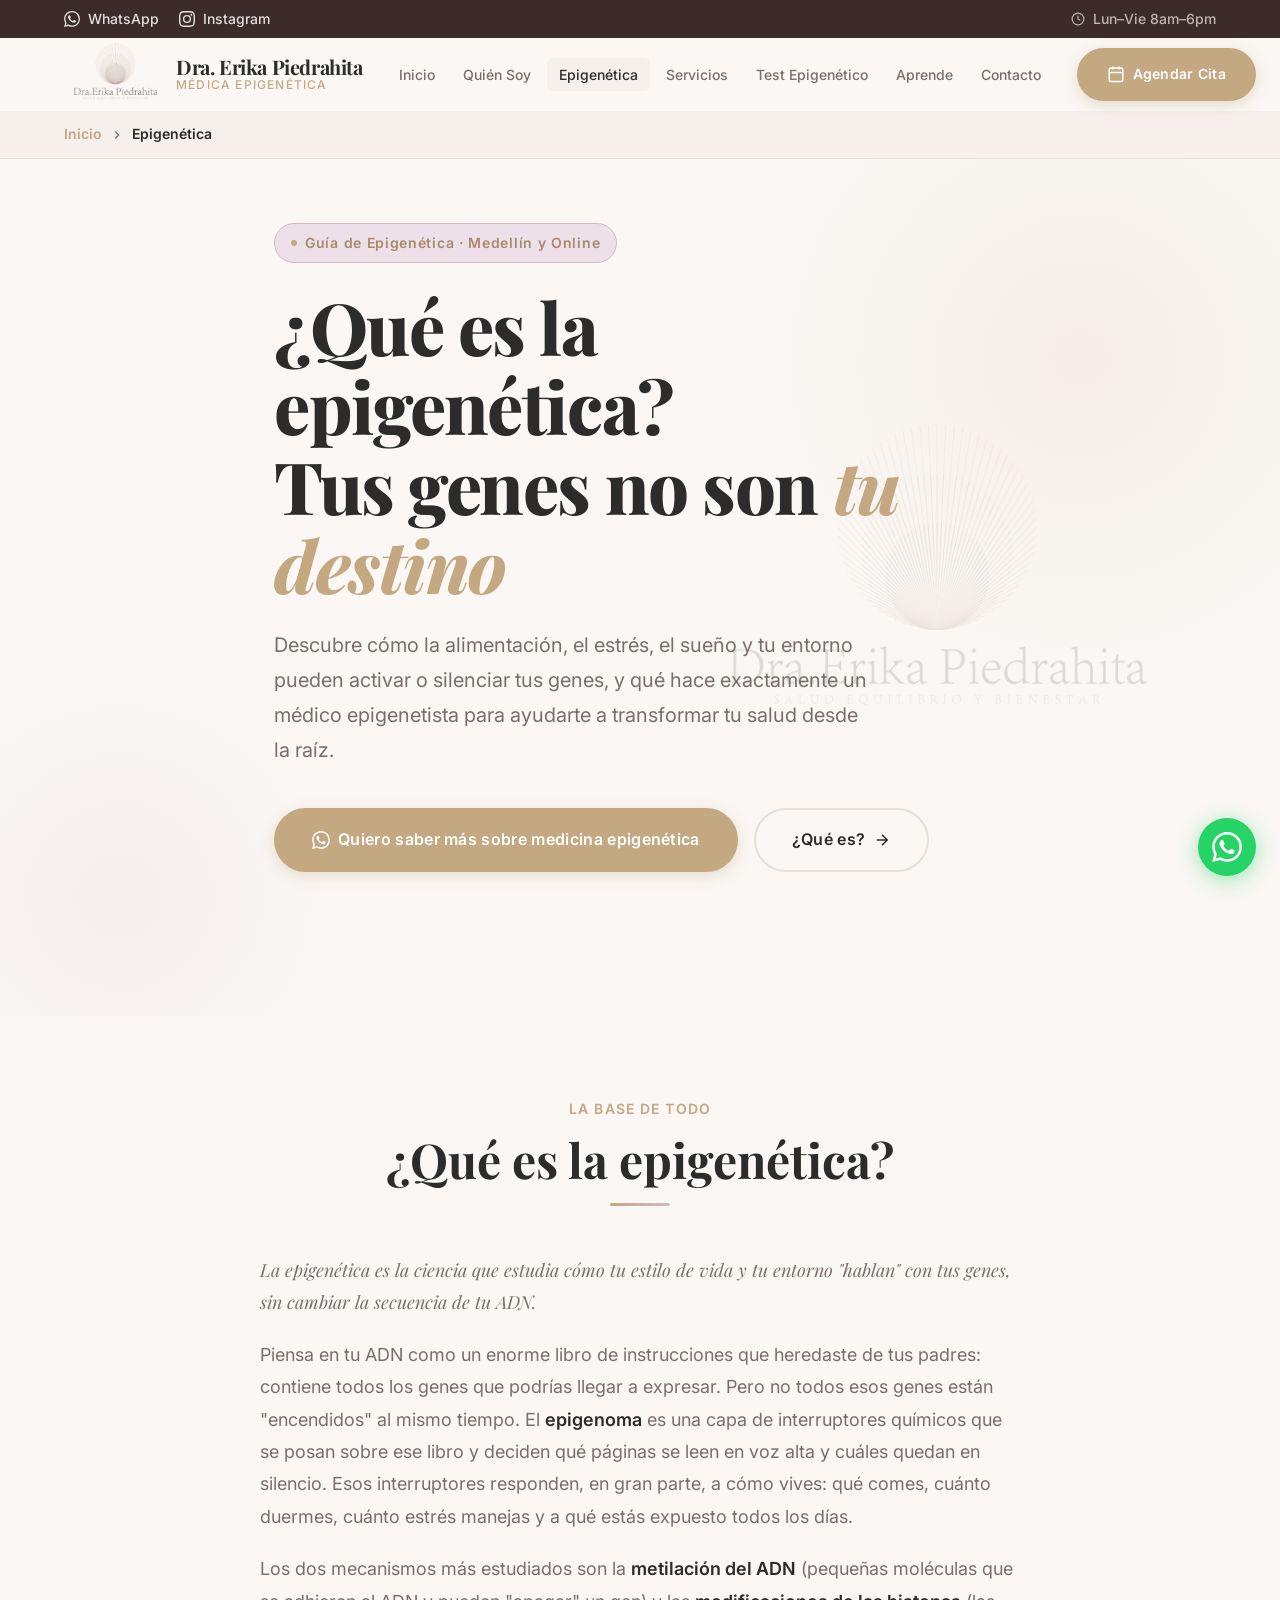
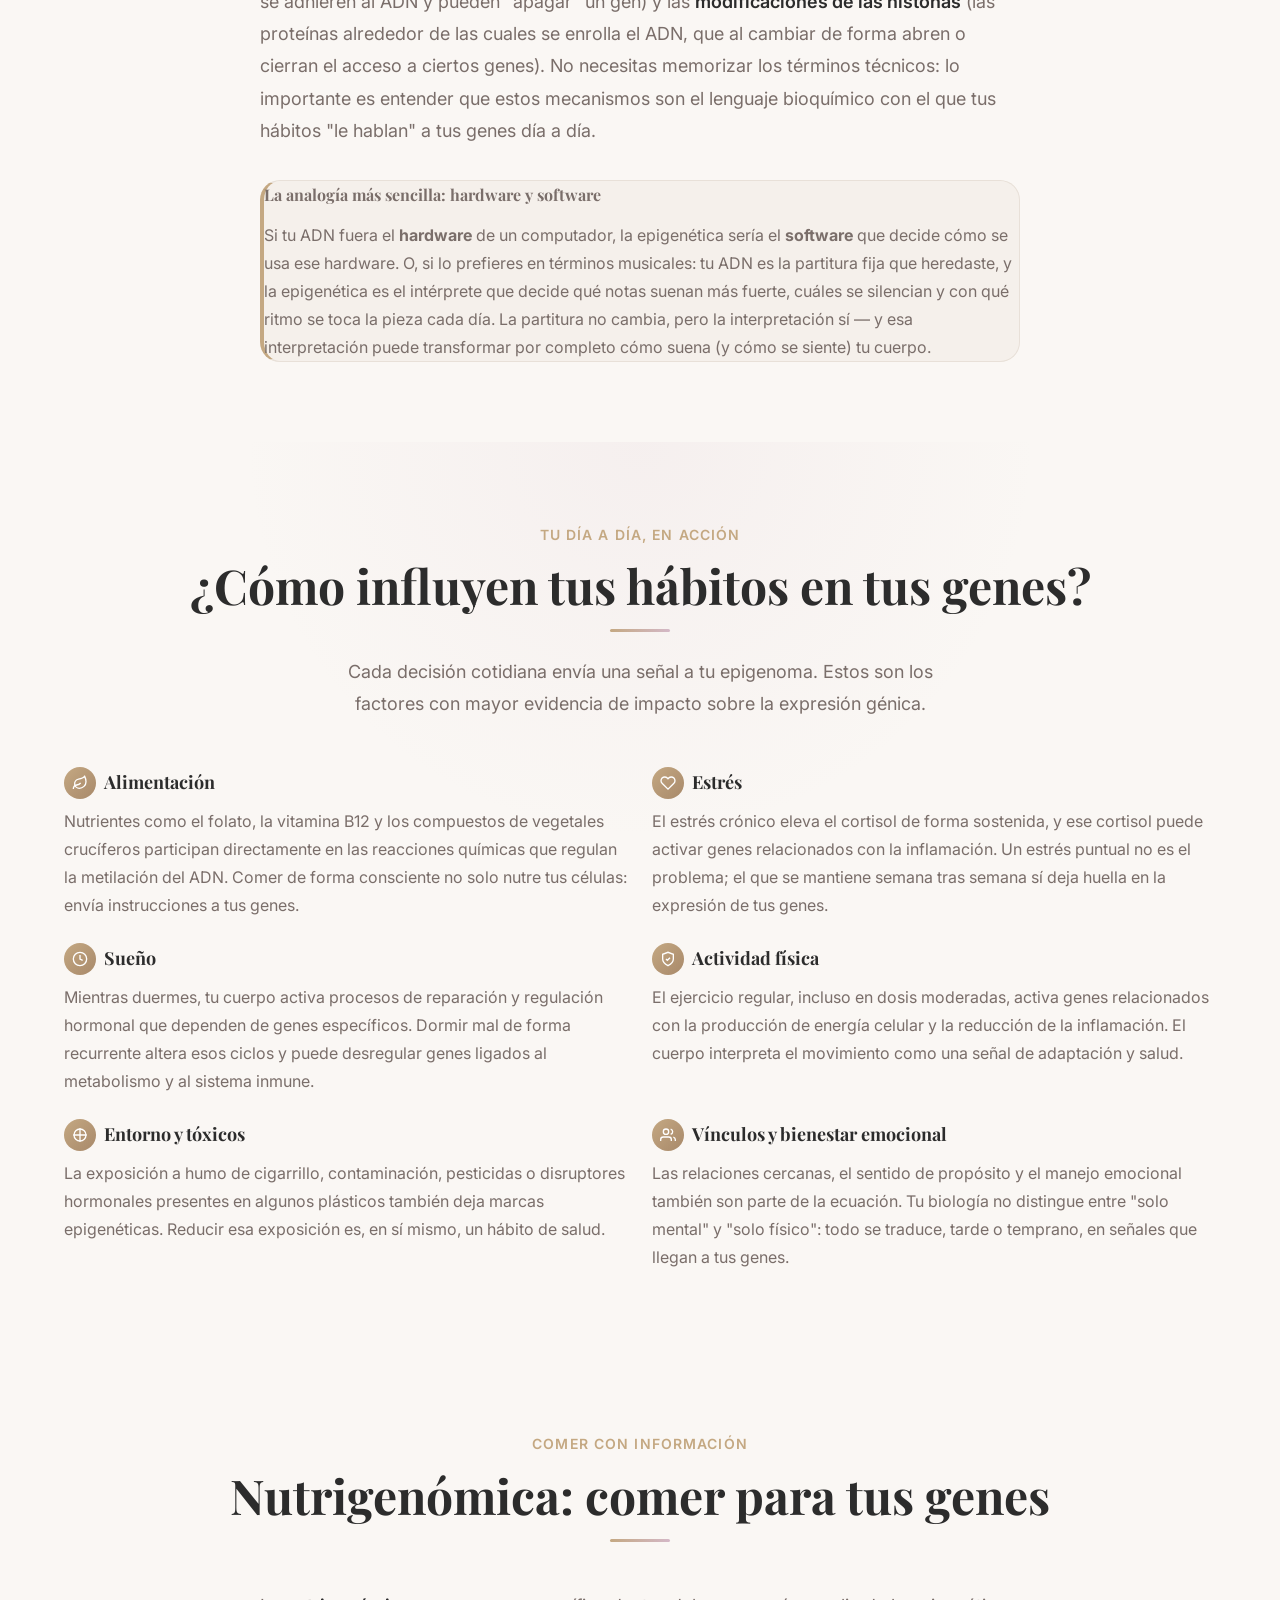
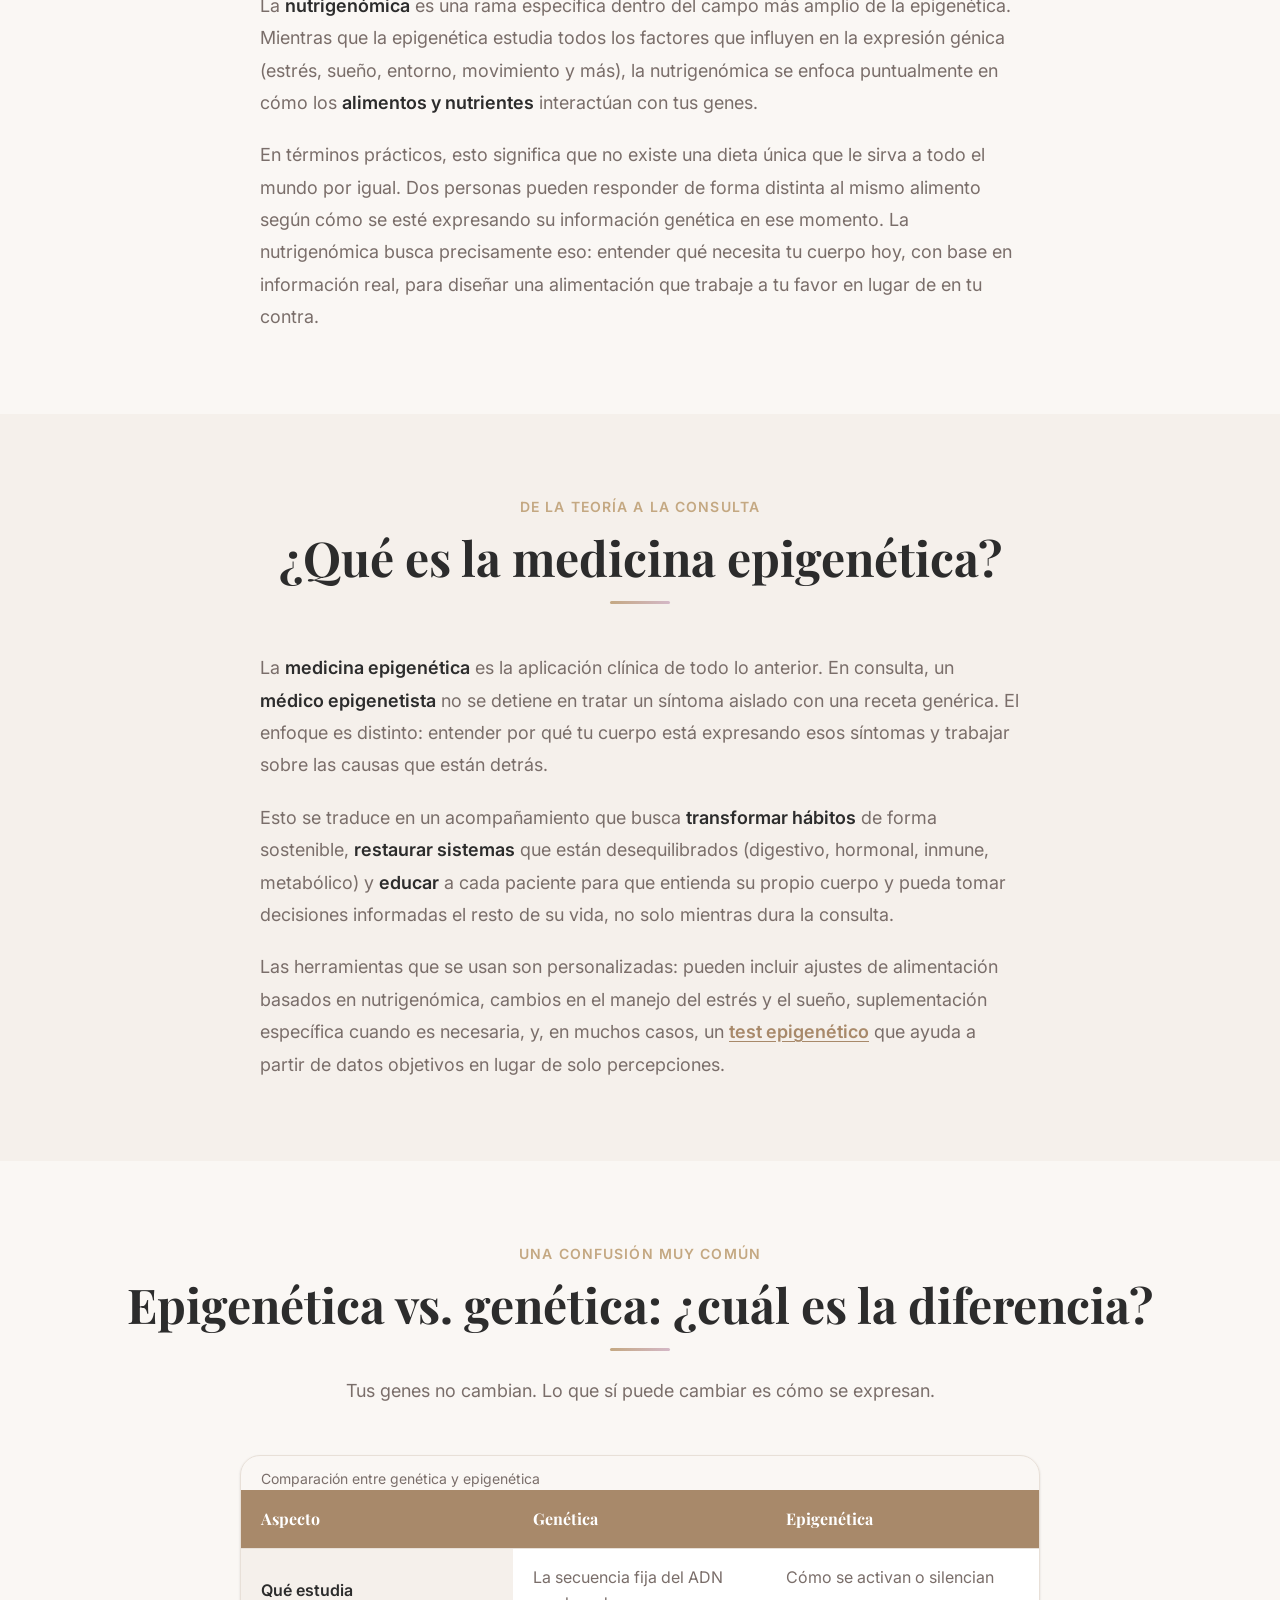
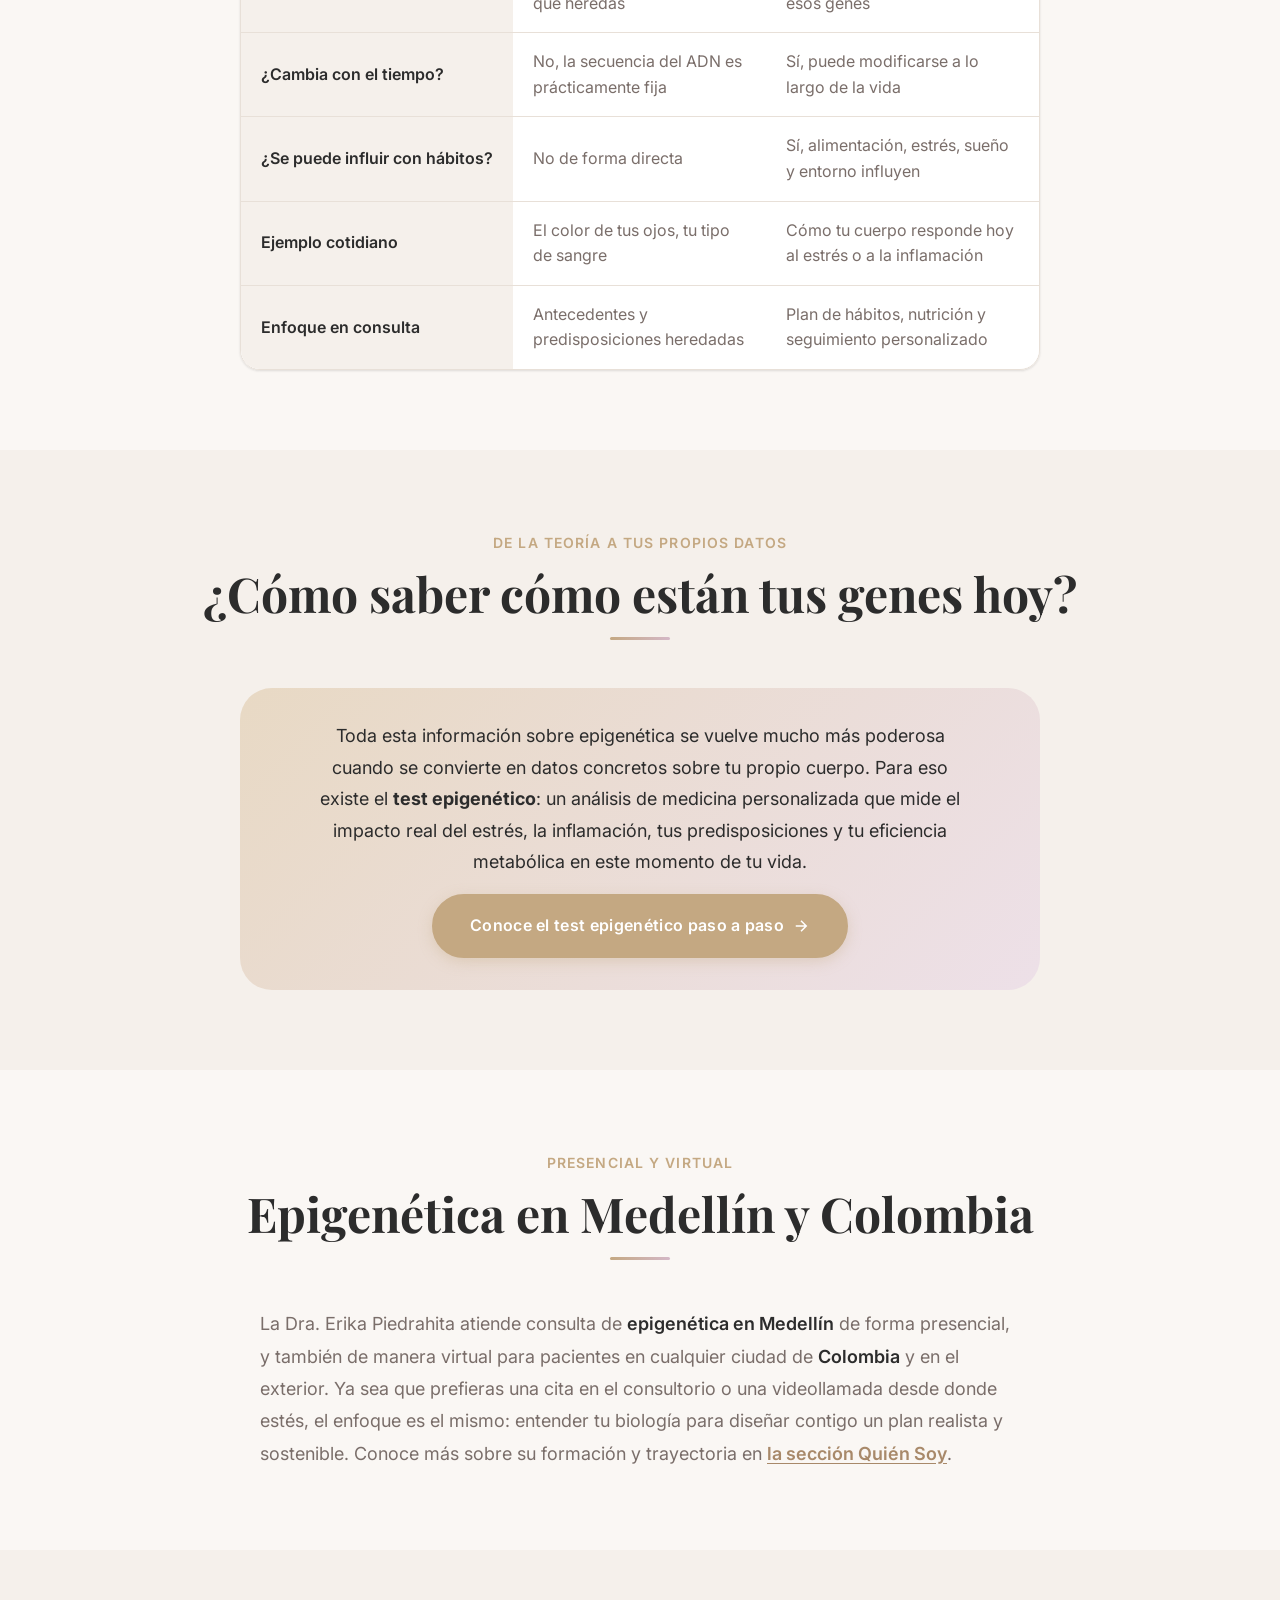
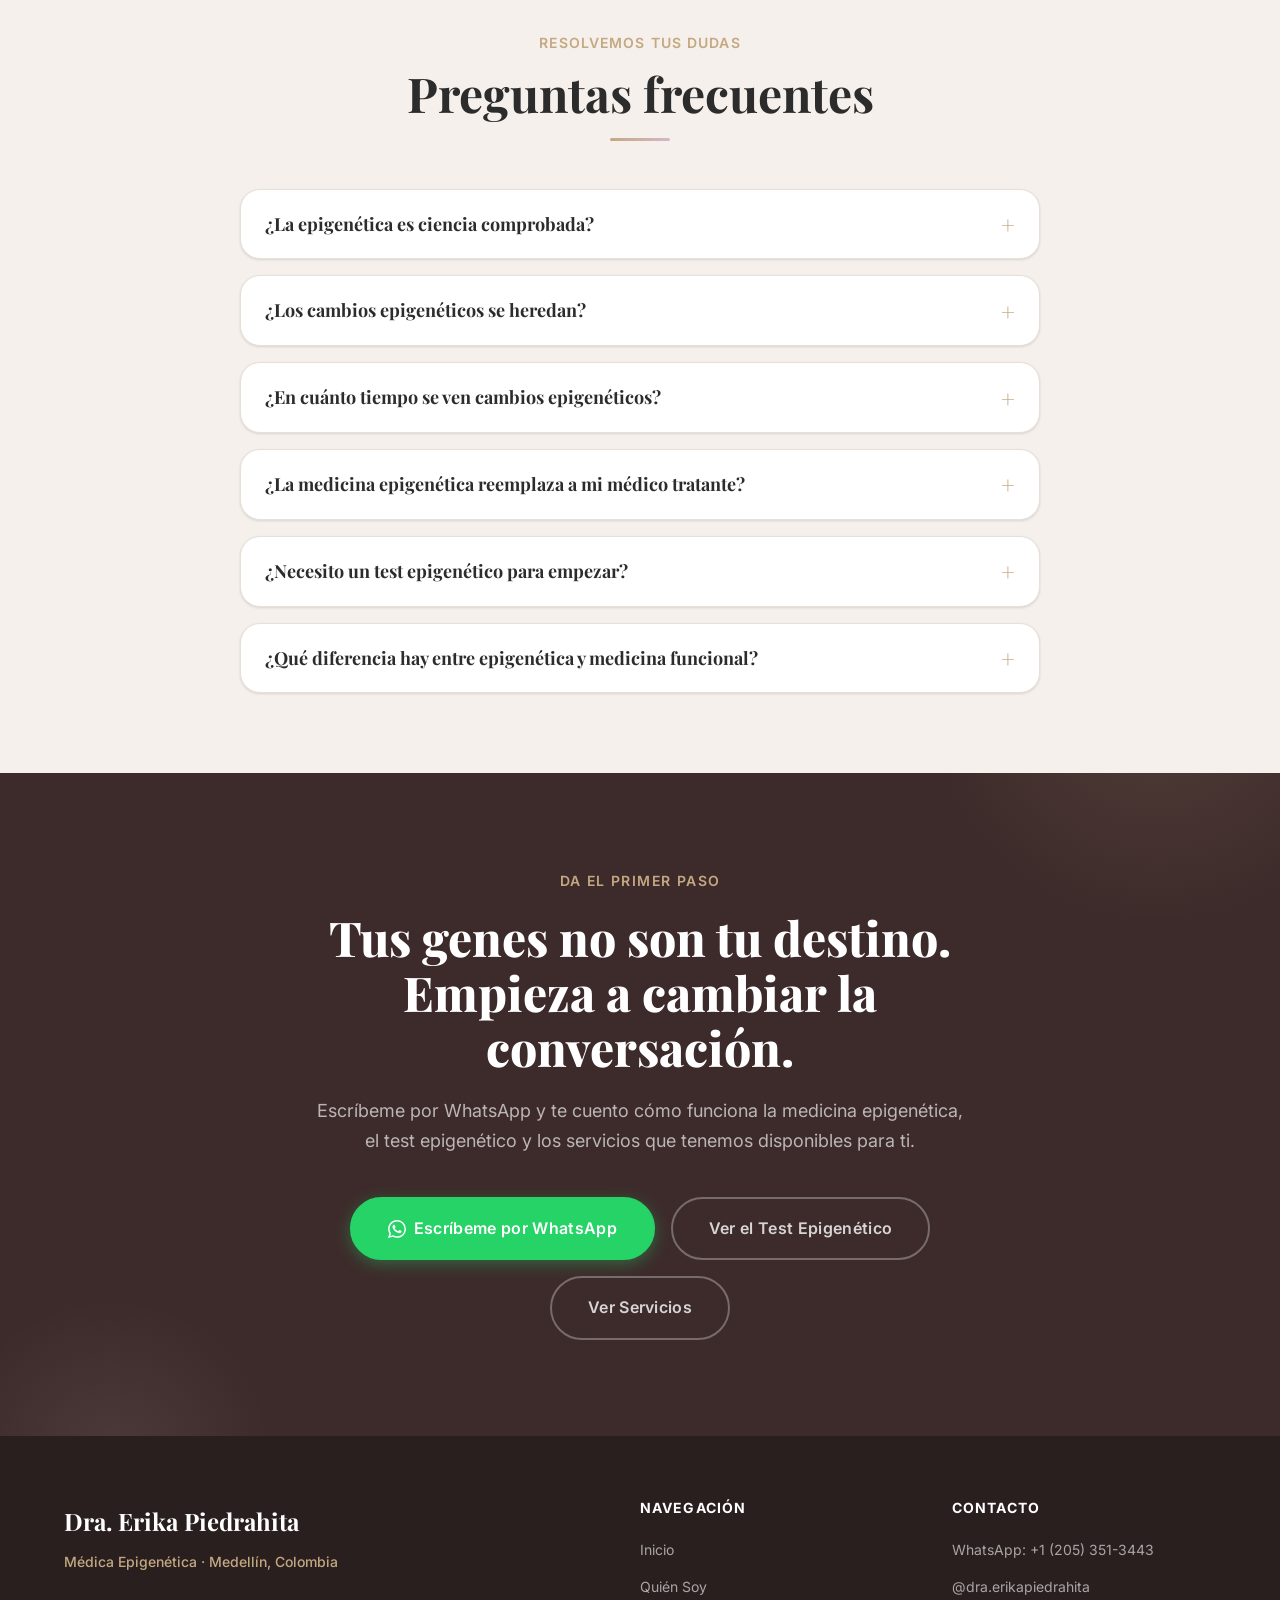
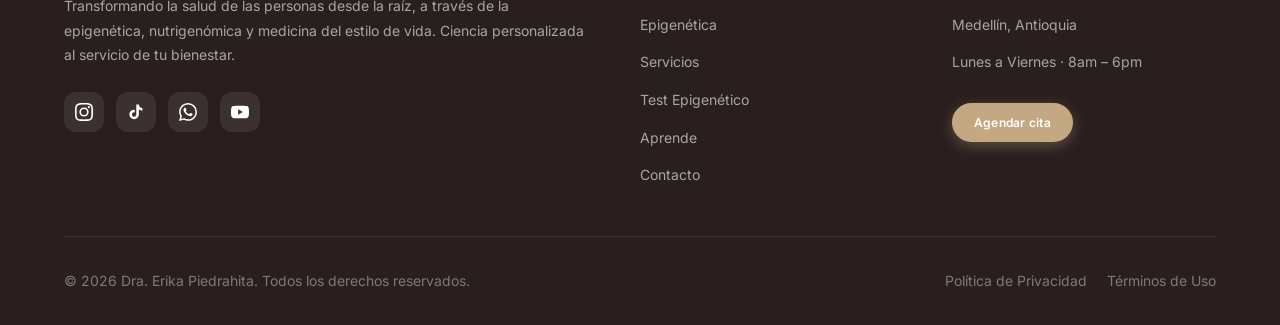
==== commit 4953869e: "chore: actualiza el numero de contacto a +1 (205) 351-3443 Reemplaza el numero anterior en las tres " ====
--- a/epigenetica/index.html
+++ b/epigenetica/index.html
@@ -346,7 +346,7 @@
         "@type": "Physician",
         "name": "Dra. Erika Piedrahita",
         "url": "https://www.draerikapiedrahita.com",
-        "telephone": "+573002228514",
+        "telephone": "+12053513443",
         "image": "https://www.draerikapiedrahita.com/assets/img/og-image.png",
         "address": {
           "@type": "PostalAddress",
@@ -374,7 +374,7 @@
         "@type": "Physician",
         "name": "Dra. Erika Piedrahita",
         "url": "https://www.draerikapiedrahita.com",
-        "telephone": "+573002228514",
+        "telephone": "+12053513443",
         "image": "https://www.draerikapiedrahita.com/assets/img/og-image.png",
         "address": {
           "@type": "PostalAddress",
@@ -473,7 +473,7 @@
     <div class="container topbar__inner">
       <!-- Left: social links -->
       <div class="topbar__links">
-        <a href="https://wa.me/573002228514" class="topbar__link" target="_blank" rel="noopener noreferrer" aria-label="Contáctanos por WhatsApp">
+        <a href="https://wa.me/12053513443" class="topbar__link" target="_blank" rel="noopener noreferrer" aria-label="Contáctanos por WhatsApp">
           <!-- WhatsApp icon -->
           <svg viewBox="0 0 24 24" fill="currentColor" aria-hidden="true">
             <path d="M17.472 14.382c-.297-.149-1.758-.867-2.03-.967-.273-.099-.471-.148-.67.15-.197.297-.767.966-.94 1.164-.173.199-.347.223-.644.075-.297-.15-1.255-.463-2.39-1.475-.883-.788-1.48-1.761-1.653-2.059-.173-.297-.018-.458.13-.606.134-.133.298-.347.446-.52.149-.174.198-.298.298-.497.099-.198.05-.371-.025-.52-.075-.149-.669-1.612-.916-2.207-.242-.579-.487-.5-.669-.51-.173-.008-.371-.01-.57-.01-.198 0-.52.074-.792.372-.272.297-1.04 1.016-1.04 2.479 0 1.462 1.065 2.875 1.213 3.074.149.198 2.096 3.2 5.077 4.487.709.306 1.262.489 1.694.625.712.227 1.36.195 1.871.118.571-.085 1.758-.719 2.006-1.413.248-.694.248-1.289.173-1.413-.074-.124-.272-.198-.57-.347m-5.421 7.403h-.004a9.87 9.87 0 01-5.031-1.378l-.361-.214-3.741.982.998-3.648-.235-.374a9.86 9.86 0 01-1.51-5.26c.001-5.45 4.436-9.884 9.888-9.884 2.64 0 5.122 1.03 6.988 2.898a9.825 9.825 0 012.893 6.994c-.003 5.45-4.437 9.884-9.885 9.884m8.413-18.297A11.815 11.815 0 0012.05 0C5.495 0 .16 5.335.157 11.892c0 2.096.547 4.142 1.588 5.945L.057 24l6.305-1.654a11.882 11.882 0 005.683 1.448h.005c6.554 0 11.89-5.335 11.893-11.893a11.821 11.821 0 00-3.48-8.413Z"/>
@@ -525,7 +525,7 @@
 
       <!-- Desktop CTA -->
       <div class="navbar__actions">
-        <a href="https://wa.me/573002228514?text=Hola%20Dra.%20Erika%2C%20me%20gustar%C3%ADa%20agendar%20una%20cita" class="btn btn--primary" target="_blank" rel="noopener noreferrer">
+        <a href="https://wa.me/12053513443?text=Hola%20Dra.%20Erika%2C%20me%20gustar%C3%ADa%20agendar%20una%20cita" class="btn btn--primary" target="_blank" rel="noopener noreferrer">
           <!-- Calendar icon -->
           <svg width="16" height="16" viewBox="0 0 24 24" fill="none" stroke="currentColor" stroke-width="2" aria-hidden="true">
             <rect x="3" y="4" width="18" height="18" rx="2" ry="2"/>
@@ -556,7 +556,7 @@
         <li><a href="/#aprende"          class="navbar__mobile-link">Aprende</a></li>
         <li><a href="/#contacto"         class="navbar__mobile-link">Contacto</a></li>
       </ul>
-      <a href="https://wa.me/573002228514?text=Hola%20Dra.%20Erika%2C%20me%20gustar%C3%ADa%20agendar%20una%20cita" class="btn btn--primary" style="width:100%; justify-content:center;" target="_blank" rel="noopener noreferrer">
+      <a href="https://wa.me/12053513443?text=Hola%20Dra.%20Erika%2C%20me%20gustar%C3%ADa%20agendar%20una%20cita" class="btn btn--primary" style="width:100%; justify-content:center;" target="_blank" rel="noopener noreferrer">
         Agendar Cita
       </a>
     </div>
@@ -605,7 +605,7 @@
 
         <!-- CTAs -->
         <div class="hero__cta-group animate-fadeInUp delay-400">
-          <a href="https://wa.me/573002228514?text=Hola%20Dra.%20Erika%2C%20quiero%20saber%20m%C3%A1s%20sobre%20medicina%20epigen%C3%A9tica" class="btn btn--primary btn--lg" target="_blank" rel="noopener noreferrer">
+          <a href="https://wa.me/12053513443?text=Hola%20Dra.%20Erika%2C%20quiero%20saber%20m%C3%A1s%20sobre%20medicina%20epigen%C3%A9tica" class="btn btn--primary btn--lg" target="_blank" rel="noopener noreferrer">
             <!-- WhatsApp icon -->
             <svg viewBox="0 0 24 24" fill="currentColor" aria-hidden="true">
               <path d="M17.472 14.382c-.297-.149-1.758-.867-2.03-.967-.273-.099-.471-.148-.67.15-.197.297-.767.966-.94 1.164-.173.199-.347.223-.644.075-.297-.15-1.255-.463-2.39-1.475-.883-.788-1.48-1.761-1.653-2.059-.173-.297-.018-.458.13-.606.134-.133.298-.347.446-.52.149-.174.198-.298.298-.497.099-.198.05-.371-.025-.52-.075-.149-.669-1.612-.916-2.207-.242-.579-.487-.5-.669-.51-.173-.008-.371-.01-.57-.01-.198 0-.52.074-.792.372-.272.297-1.04 1.016-1.04 2.479 0 1.462 1.065 2.875 1.213 3.074.149.198 2.096 3.2 5.077 4.487.709.306 1.262.489 1.694.625.712.227 1.36.195 1.871.118.571-.085 1.758-.719 2.006-1.413.248-.694.248-1.289.173-1.413-.074-.124-.272-.198-.57-.347m-5.421 7.403h-.004a9.87 9.87 0 01-5.031-1.378l-.361-.214-3.741.982.998-3.648-.235-.374a9.86 9.86 0 01-1.51-5.26c.001-5.45 4.436-9.884 9.888-9.884 2.64 0 5.122 1.03 6.988 2.898a9.825 9.825 0 012.893 6.994c-.003 5.45-4.437 9.884-9.885 9.884m8.413-18.297A11.815 11.815 0 0012.05 0C5.495 0 .16 5.335.157 11.892c0 2.096.547 4.142 1.588 5.945L.057 24l6.305-1.654a11.882 11.882 0 005.683 1.448h.005c6.554 0 11.89-5.335 11.893-11.893a11.821 11.821 0 00-3.48-8.413Z"/>
@@ -1041,7 +1041,7 @@
         </p>
         <div class="final-cta-links reveal">
           <a
-            href="https://wa.me/573002228514?text=Hola%20Dra.%20Erika%2C%20quiero%20saber%20m%C3%A1s%20sobre%20medicina%20epigen%C3%A9tica"
+            href="https://wa.me/12053513443?text=Hola%20Dra.%20Erika%2C%20quiero%20saber%20m%C3%A1s%20sobre%20medicina%20epigen%C3%A9tica"
             class="btn btn--whatsapp btn--lg"
             target="_blank"
             rel="noopener noreferrer"
@@ -1091,7 +1091,7 @@
                 <path d="M19.59 6.69a4.83 4.83 0 01-3.77-4.25V2h-3.45v13.67a2.89 2.89 0 01-2.88 2.5 2.89 2.89 0 01-2.89-2.89 2.89 2.89 0 012.89-2.89c.28 0 .54.04.79.1V9.01a6.33 6.33 0 00-.79-.05 6.34 6.34 0 00-6.34 6.34 6.34 6.34 0 006.34 6.34 6.34 6.34 0 006.33-6.34V8.8a8.18 8.18 0 004.77 1.52V6.89a4.85 4.85 0 01-1-.2z"/>
               </svg>
             </a>
-            <a href="https://wa.me/573002228514" class="footer__social-link" target="_blank" rel="noopener noreferrer" aria-label="WhatsApp" role="listitem">
+            <a href="https://wa.me/12053513443" class="footer__social-link" target="_blank" rel="noopener noreferrer" aria-label="WhatsApp" role="listitem">
               <svg viewBox="0 0 24 24" fill="currentColor" aria-hidden="true">
                 <path d="M17.472 14.382c-.297-.149-1.758-.867-2.03-.967-.273-.099-.471-.148-.67.15-.197.297-.767.966-.94 1.164-.173.199-.347.223-.644.075-.297-.15-1.255-.463-2.39-1.475-.883-.788-1.48-1.761-1.653-2.059-.173-.297-.018-.458.13-.606.134-.133.298-.347.446-.52.149-.174.198-.298.298-.497.099-.198.05-.371-.025-.52-.075-.149-.669-1.612-.916-2.207-.242-.579-.487-.5-.669-.51-.173-.008-.371-.01-.57-.01-.198 0-.52.074-.792.372-.272.297-1.04 1.016-1.04 2.479 0 1.462 1.065 2.875 1.213 3.074.149.198 2.096 3.2 5.077 4.487.709.306 1.262.489 1.694.625.712.227 1.36.195 1.871.118.571-.085 1.758-.719 2.006-1.413.248-.694.248-1.289.173-1.413-.074-.124-.272-.198-.57-.347m-5.421 7.403h-.004a9.87 9.87 0 01-5.031-1.378l-.361-.214-3.741.982.998-3.648-.235-.374a9.86 9.86 0 01-1.51-5.26c.001-5.45 4.436-9.884 9.888-9.884 2.64 0 5.122 1.03 6.988 2.898a9.825 9.825 0 012.893 6.994c-.003 5.45-4.437 9.884-9.885 9.884m8.413-18.297A11.815 11.815 0 0012.05 0C5.495 0 .16 5.335.157 11.892c0 2.096.547 4.142 1.588 5.945L.057 24l6.305-1.654a11.882 11.882 0 005.683 1.448h.005c6.554 0 11.89-5.335 11.893-11.893a11.821 11.821 0 00-3.48-8.413Z"/>
               </svg>
@@ -1123,8 +1123,8 @@
           <h3 class="footer__col-title">Contacto</h3>
           <ul class="footer__links" role="list">
             <li>
-              <a href="https://wa.me/573002228514" class="footer__link" target="_blank" rel="noopener noreferrer">
-                WhatsApp: +57 300 222 8514
+              <a href="https://wa.me/12053513443" class="footer__link" target="_blank" rel="noopener noreferrer">
+                WhatsApp: +1 (205) 351-3443
               </a>
             </li>
             <li>
@@ -1140,7 +1140,7 @@
             </li>
             <li style="margin-top: var(--space-4);">
               <a
-                href="https://wa.me/573002228514?text=Hola%20Dra.%20Erika%2C%20quiero%20agendar%20una%20cita"
+                href="https://wa.me/12053513443?text=Hola%20Dra.%20Erika%2C%20quiero%20agendar%20una%20cita"
                 class="btn btn--primary btn--sm"
                 target="_blank"
                 rel="noopener noreferrer"
@@ -1169,7 +1169,7 @@
        FLOATING WHATSAPP BUTTON
        ===================================================== -->
   <a
-    href="https://wa.me/573002228514?text=Hola%20Dra.%20Erika%2C%20quiero%20saber%20m%C3%A1s%20sobre%20medicina%20epigen%C3%A9tica"
+    href="https://wa.me/12053513443?text=Hola%20Dra.%20Erika%2C%20quiero%20saber%20m%C3%A1s%20sobre%20medicina%20epigen%C3%A9tica"
     class="whatsapp-float"
     target="_blank"
     rel="noopener noreferrer"
